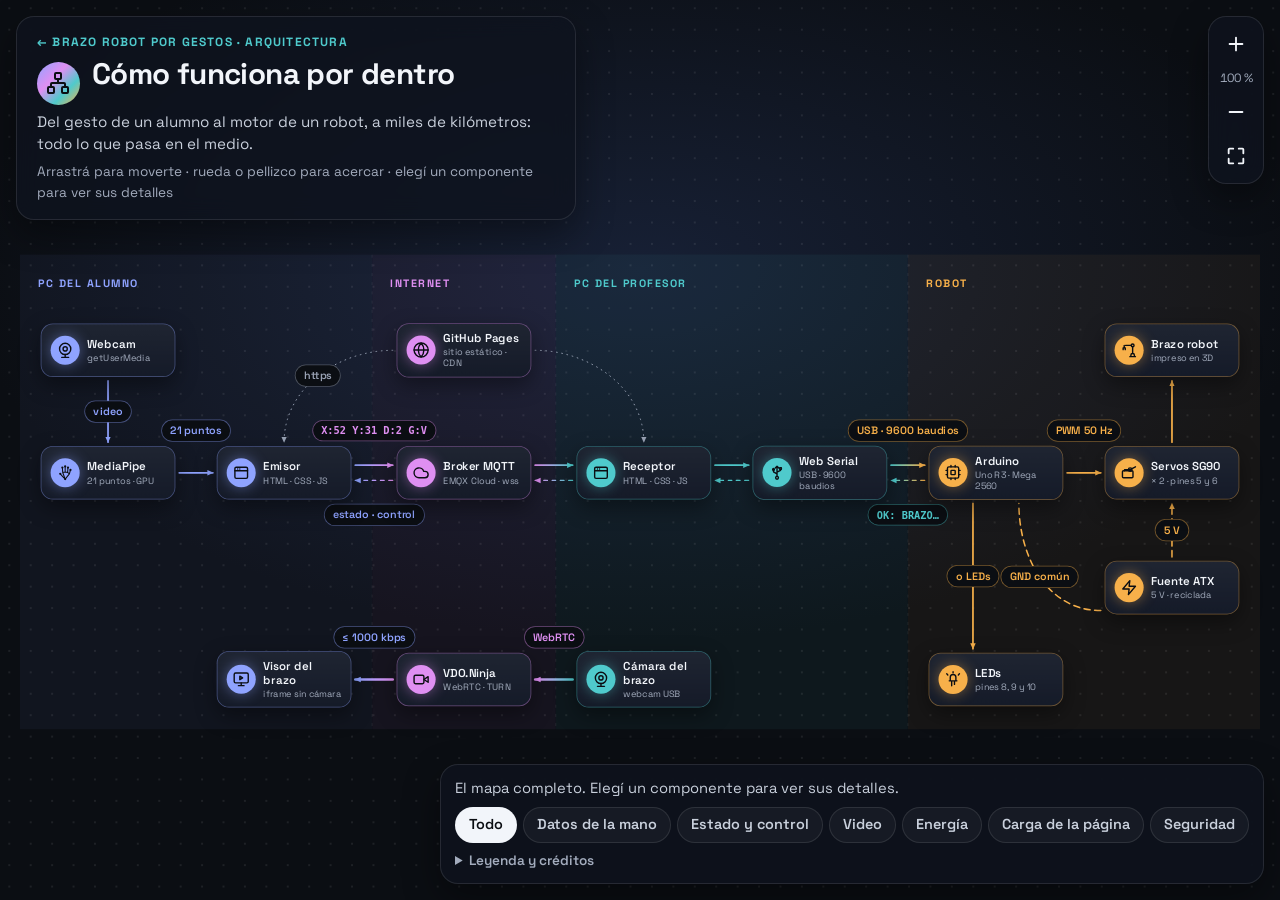
==== arquitectura.html @ 5c451e95 "Infografía interactiva de la arquitectura (arquitectura.html) - Lienzo a pantalla completa con el si" ====
<!DOCTYPE html>
<html lang="es">
<head>
  <meta charset="UTF-8" />
  <meta name="viewport" content="width=device-width, initial-scale=1.0" />
  <meta name="description" content="Infografía interactiva de la arquitectura del brazo robot por gestos: hardware, Web Serial, MediaPipe, MQTT y video en vivo" />
  <title>Cómo funciona por dentro · Brazo robot por gestos</title>
  <link rel="icon" href="data:," />
  <!-- Tipografía del sitio: Space Grotesk (Google Fonts), grotesca de aire técnico y muy legible -->
  <link rel="preconnect" href="https://fonts.googleapis.com" />
  <link rel="preconnect" href="https://fonts.gstatic.com" crossorigin />
  <link rel="stylesheet" href="https://fonts.googleapis.com/css2?family=Space+Grotesk:wght@400..700&display=swap" />
  <link rel="stylesheet" href="css/app.css" />
  <link rel="stylesheet" href="css/arquitectura.css" />
</head>
<body class="arch-body">
  <main class="arch-app" id="archApp">
    <!-- Lienzo navegable a pantalla completa: arrastrar para moverse, rueda o pellizco para acercar.
         Lo dibuja js/arquitectura.js con los datos de js/arquitectura-contenido.js -->
    <div class="arch-viewport" id="archViewport" tabindex="0"
         aria-label="Diagrama de la arquitectura. Flechas para moverse, más y menos para acercar o alejar, cero para encuadrar."
         aria-describedby="archConnectionsTitle">
      <div class="arch-world" id="archWorld"></div>
      <noscript><p class="arch-file-warning">El diagrama necesita JavaScript.</p></noscript>
    </div>

    <!-- Paneles flotantes sobre el lienzo -->
    <header class="arch-overlay arch-header" id="archHeader">
      <p class="arch-eyebrow"><a class="arch-back" href="index.html">← Brazo robot por gestos</a> · arquitectura</p>
      <h1>
        <span class="title-icon title-icon-all" aria-hidden="true">
          <svg viewBox="0 0 24 24"><rect x="9" y="2" width="6" height="6" rx="1" /><rect x="2" y="16" width="6" height="6" rx="1" /><rect x="16" y="16" width="6" height="6" rx="1" /><path d="M5 16v-3a1 1 0 0 1 1-1h12a1 1 0 0 1 1 1v3M12 12V8" /></svg>
        </span>Cómo funciona por dentro
      </h1>
      <p class="arch-lead">Del gesto de un alumno al motor de un robot, a miles de kilómetros: todo lo que pasa en el medio.</p>
      <p class="arch-hint">
        <span class="arch-hint-long">Arrastrá para moverte · rueda o pellizco para acercar · elegí un componente para ver sus detalles</span>
        <span class="arch-hint-short">Arrastrá · pellizcá para acercar · tocá un componente</span>
      </p>
    </header>

    <div class="arch-overlay arch-zoom" id="archZoom" role="group" aria-label="Zoom">
      <button type="button" id="zoomInButton" aria-label="Acercar" title="Acercar (+)">
        <svg viewBox="0 0 24 24" aria-hidden="true"><path d="M12 5v14M5 12h14" /></svg>
      </button>
      <output id="zoomValue" aria-live="off">100 %</output>
      <button type="button" id="zoomOutButton" aria-label="Alejar" title="Alejar (−)">
        <svg viewBox="0 0 24 24" aria-hidden="true"><path d="M5 12h14" /></svg>
      </button>
      <button type="button" id="zoomFitButton" aria-label="Encuadrar todo" title="Encuadrar todo (0)">
        <svg viewBox="0 0 24 24" aria-hidden="true"><path d="M4 9V5a1 1 0 0 1 1-1h4M15 4h4a1 1 0 0 1 1 1v4M20 15v4a1 1 0 0 1-1 1h-4M9 20H5a1 1 0 0 1-1-1v-4" /></svg>
      </button>
    </div>

    <!-- Capas, su explicación, la leyenda y los créditos -->
    <div class="arch-overlay arch-bottom" id="archBottom">
      <p class="arch-layer-caption" id="archLayerCaption" aria-live="polite"></p>
      <div class="arch-layers" id="archLayers" role="group" aria-label="Capas del diagrama"></div>
      <details class="arch-legend-box" id="archLegendBox">
        <summary>Leyenda y créditos</summary>
        <div class="arch-legend" id="archLegend"></div>
        <p class="arch-credits">
          Diseño y desarrollo: Luciano Fritschy ·
          <a href="https://www.linkedin.com/in/lucianofritschy/">LinkedIn</a> ·
          <a href="https://github.com/luabfr">GitHub</a><br />
          Proyecto del curso de robótica con Arduino ·
          <a href="https://github.com/luabfr/brazo-robot-por-gestos">código en GitHub</a>
        </p>
      </details>
    </div>

    <!-- Detalle del componente elegido: en escritorio a la derecha, en el celular como hoja desde abajo -->
    <aside class="arch-panel" id="archPanel" aria-labelledby="archPanelTitle" hidden>
      <div class="arch-panel-header">
        <span class="arch-panel-icon" id="archPanelIcon" aria-hidden="true"></span>
        <div class="arch-panel-heading">
          <p class="arch-panel-zone" id="archPanelZone"></p>
          <h2 id="archPanelTitle" tabindex="-1"></h2>
        </div>
        <button type="button" class="arch-panel-close" id="archPanelClose" aria-label="Cerrar detalles" title="Cerrar (Esc)">
          <svg viewBox="0 0 24 24" aria-hidden="true"><path d="M6 6l12 12M18 6 6 18" /></svg>
        </button>
      </div>
      <div class="arch-panel-body" id="archPanelBody"></div>
    </aside>

    <div class="arch-tooltip" id="archTooltip" role="tooltip" hidden></div>

    <!-- Para lectores de pantalla: cada línea del diagrama, en texto -->
    <section class="visually-hidden" aria-labelledby="archConnectionsTitle">
      <h2 id="archConnectionsTitle">Conexiones del diagrama</h2>
      <ul id="archConnections"></ul>
    </section>
  </main>

  <!-- Script clásico (no módulo) para que corra también desde file://: abierta con doble clic, el navegador
       bloquea los módulos de JavaScript y el diagrama quedaría vacío sin explicación -->
  <script>
    if (window.location.protocol === "file:") {
      document.getElementById("archViewport").innerHTML =
        '<div class="arch-file-warning">' +
        "<strong>El diagrama no se puede dibujar desde un archivo abierto con doble clic.</strong>" +
        "<p>El navegador bloquea los módulos de JavaScript en <code>file://</code>. Abrí la página desde un servidor local: " +
        "en la carpeta del proyecto, <code>python -m http.server 8000</code> y después " +
        "<code>http://localhost:8000/arquitectura.html</code>. O desde la versión publicada en GitHub Pages.</p>" +
        "</div>";
    }
  </script>
  <script type="module" src="js/arquitectura.js"></script>
</body>
</html>
---- css/app.css ----
/* Estilos compartidos por todas las páginas del proyecto (versión local, emisor y receptor) */

/* Paleta de colores: modo claro por defecto (misma base que index.html) */
:root {
  --bg: #f4f6fb;
  --card: #ffffff;
  --text: #1b1f2a;
  --muted: #5b6475;
  --accent: #0f8b8d;
  --accent-hover: #0b6f71;
  --accent-text: #ffffff;
  --border: #dfe3ec;
  --shadow: 0 10px 30px rgba(20, 30, 60, 0.08);

  /* Mensajes de estado */
  --status-success: #1e7d3a;
  --status-warn: #a15c00;
  --status-error: #c0262d;

  /* Escenario del video: siempre oscuro para que el dibujo resalte */
  --stage-bg: #0b0e13;
  --stage-text: #9aa3b5;

  /* Conexión con el Arduino (mismos colores que index.html) */
  --status-off: #9aa3b5;
  --status-busy: #d08a00;
  --status-on: #1e9e4a;
  --led-on: #f2a900;
  --log-bg: #f7f8fb;
  --log-rx: #0f6f8d;
  --log-tx: #6b3fb0;

  /* Zonas del recorrido de los datos (portada): alumno, internet, profesor y robot.
     Alumno usa el índigo del emisor y profesor el verde azulado del receptor, para que todo cuente la misma historia.
     Contraste WCAG AA verificado del color sobre su fondo teñido, la tarjeta y el fondo (mínimo 4,86:1) */
  --zone-student: #3b5bdb;
  --zone-student-tint: #e9eeff;
  --zone-cloud: #9332b0;
  --zone-cloud-tint: #f5eafa;
  --zone-teacher: #0b7476;
  --zone-teacher-tint: #e2f3f3;
  --zone-robot: #a8500a;
  --zone-robot-tint: #fdf0e1;
  --zone-icon: #ffffff;
}

/* Modo oscuro según la preferencia del sistema */
@media (prefers-color-scheme: dark) {
  :root {
    --bg: #0f131a;
    --card: #171c25;
    --text: #e9edf4;
    --muted: #9aa3b5;
    --accent: #2bb6b8;
    --accent-hover: #4fcacc;
    --accent-text: #0f131a;
    --border: #2a3140;
    --shadow: 0 10px 30px rgba(0, 0, 0, 0.4);

    --status-success: #5fd38a;
    --status-warn: #f0b44c;
    --status-error: #ff7b7f;

    --status-off: #5b6475;
    --status-busy: #f0b44c;
    --status-on: #5fd38a;
    --led-on: #ffc233;
    --log-bg: #10141b;
    --log-rx: #5cc8e6;
    --log-tx: #b99bf0;

    --zone-student: #8fa3ff;
    --zone-student-tint: #1d2442;
    --zone-cloud: #df8ff2;
    --zone-cloud-tint: #2c1c36;
    --zone-teacher: #4fcacc;
    --zone-teacher-tint: #11302f;
    --zone-robot: #f7b04a;
    --zone-robot-tint: #322512;
    --zone-icon: #0f131a;
  }
}

/* Paleta del emisor (alumnos): azul índigo, análoga del verde azulado del receptor.
   Sirve para distinguir las dos páginas a simple vista. Se descartó la complementaria (coral/rojo)
   porque se confunde con los colores de aviso, error y LED encendido.
   Contraste verificado (WCAG AA, mínimo 4,5:1) en todas las combinaciones de texto y fondo. */
.theme-emisor {
  --bg: #eef1fb;
  --card: #ffffff;
  --text: #1a1f33;
  --muted: #566080;
  --accent: #3b5bdb;
  --accent-hover: #2f48b4;
  --accent-text: #ffffff;
  --border: #d3daf2;
  --shadow: 0 10px 30px rgba(30, 45, 120, 0.1);
  --log-bg: #f5f7fe;
}

@media (prefers-color-scheme: dark) {
  .theme-emisor {
    --bg: #0d1120;
    --card: #151b2f;
    --text: #e8ecf8;
    --muted: #9ba5c4;
    --accent: #8fa3ff;
    --accent-hover: #aab9ff;
    --accent-text: #0d1120;
    --border: #283255;
    --shadow: 0 10px 30px rgba(0, 0, 0, 0.45);
    --log-bg: #0f1427;
  }
}

/* Paleta del receptor (profesor): el verde azulado de la tarjeta "Receptor" de la portada (--zone-teacher).
   Se usa en receptor.html y, dentro del emisor, en lo que viene del profesor (el brazo en vivo y su estado).
   Contraste verificado (WCAG AA, mínimo 4,5:1) en todas las combinaciones de texto y fondo; el peor caso
   es el acento sobre su fondo teñido, con 4,86:1. Reemplaza al acento #0f8b8d, que daba 4,12:1 sobre blanco */
.theme-receptor {
  --bg: #eaf5f5;
  --card: #ffffff;
  --text: #152628;
  --muted: #4b6264;
  --accent: #0b7476;
  --accent-hover: #085d5f;
  --accent-text: #ffffff;
  --border: #cfe4e4;
  --shadow: 0 10px 30px rgba(10, 70, 72, 0.1);
  --log-bg: #f2f9f9;
}

@media (prefers-color-scheme: dark) {
  .theme-receptor {
    --bg: #0b1617;
    --card: #122223;
    --text: #e6f2f2;
    --muted: #93acad;
    --accent: #4fcacc;
    --accent-hover: #76d8da;
    --accent-text: #0b1617;
    --border: #22393a;
    --shadow: 0 10px 30px rgba(0, 0, 0, 0.45);
    --log-bg: #0e1c1d;
  }
}

* {
  box-sizing: border-box;
  margin: 0;
  padding: 0;
}

/* Los elementos con display: flex o grid anularían el atributo hidden: esta regla lo hace valer siempre */
[hidden] {
  display: none !important;
}

body {
  min-height: 100vh;
  display: flex;
  justify-content: center;
  padding: 24px 16px;
  background: var(--bg);
  color: var(--text);
  /* Space Grotesk se carga desde Google Fonts; si no llega, se usa la del sistema */
  font-family: "Space Grotesk", system-ui, -apple-system, "Segoe UI", Roboto, sans-serif;
  line-height: 1.5;
}

.app {
  width: 100%;
  max-width: 960px;
  padding: 28px 24px;
  background: var(--card);
  border: 1px solid var(--border);
  border-radius: 20px;
  box-shadow: var(--shadow);
}

@media (max-width: 480px) {
  .app {
    padding: 20px 16px;
  }
}

h1 {
  font-size: 1.75rem;
  font-weight: 700;
  letter-spacing: -0.02em;
}

/* Título y descripción en una línea; en pantallas angostas la descripción baja sola */
.app-header {
  display: flex;
  flex-wrap: wrap;
  align-items: baseline;
  gap: 4px 16px;
}

.tagline {
  color: var(--muted);
}

/* El azul por defecto del navegador casi no se ve en modo oscuro: los enlaces usan el acento de cada página */
.tagline a {
  color: var(--accent);
}

/* Ícono redondo junto al título (el mismo de la tarjeta de la portada), en el color de la página.
   Va en línea y no como flex: así el título conserva su línea base y la descripción de al lado queda alineada.
   vertical-align centra el círculo (1,45em de alto) sobre la altura de las mayúsculas */
.title-icon {
  display: inline-grid;
  place-items: center;
  width: 1.45em;
  height: 1.45em;
  margin-right: 0.4em;
  border-radius: 50%;
  background: var(--accent);
  color: var(--accent-text);
  vertical-align: -0.375em;
}

.title-icon svg {
  width: 56%;
  height: 56%;
  fill: none;
  stroke: currentColor;
  stroke-width: 2;
  stroke-linecap: round;
  stroke-linejoin: round;
}

.section-label {
  font-size: 0.8rem;
  font-weight: 600;
  letter-spacing: 0.08em;
  text-transform: uppercase;
  color: var(--muted);
}

/* Barra de controles: botón principal y opciones de dibujo */
.toolbar {
  display: flex;
  flex-wrap: wrap;
  align-items: center;
  gap: 12px 20px;
  margin-top: 20px;
}

.btn {
  display: inline-flex;
  align-items: center;
  justify-content: center;
  min-height: 48px;
  min-width: 180px;
  padding: 12px 20px;
  border-radius: 12px;
  font-size: 1rem;
  font-weight: 600;
  font-family: inherit;
  cursor: pointer;
  transition: background-color 0.2s, color 0.2s, transform 0.1s;
}

.btn:active:not(:disabled) {
  transform: scale(0.98);
}

.btn:focus-visible {
  outline: 3px solid var(--accent);
  outline-offset: 3px;
}

.btn:disabled {
  opacity: 0.5;
  cursor: not-allowed;
}

.btn-primary {
  background: var(--accent);
  color: var(--accent-text);
  border: 2px solid var(--accent);
}

.btn-primary:hover:not(:disabled) {
  background: var(--accent-hover);
  border-color: var(--accent-hover);
}

.toggle {
  display: inline-flex;
  align-items: center;
  gap: 8px;
  min-height: 44px;
  cursor: pointer;
  user-select: none;
}

.toggle input {
  width: 18px;
  height: 18px;
  accent-color: var(--accent);
  cursor: pointer;
}

.toggle input:focus-visible {
  outline: 3px solid var(--accent);
  outline-offset: 2px;
}

.status {
  min-height: 1.5em;
  margin-top: 12px;
  font-size: 0.9rem;
  color: var(--muted);
}

.status-success { color: var(--status-success); }
.status-warn { color: var(--status-warn); }
.status-error { color: var(--status-error); }

.stage-area {
  margin-top: 16px;
}

/* Escenario: el video y el canvas se apilan con el mismo tamaño para que los nodos coincidan */
.stage {
  --video-ratio: 1.7778; /* 16:9; se reemplaza por la proporción real de la cámara al iniciar */
  position: relative;
  width: 100%;
  aspect-ratio: var(--video-ratio);
  max-height: 70vh;
  overflow: hidden;
  background: var(--stage-bg);
  border-radius: 16px;
}

.stage video,
.stage canvas {
  position: absolute;
  inset: 0;
  width: 100%;
  height: 100%;
  object-fit: contain;
}

/* Solo se espeja el video; el canvas espeja las coordenadas para que los textos se lean bien */
.stage.is-mirrored video {
  transform: scaleX(-1);
}

.stage-placeholder {
  position: absolute;
  inset: 0;
  display: flex;
  align-items: center;
  justify-content: center;
  padding: 16px;
  text-align: center;
  color: var(--stage-text);
}

.stage.is-live .stage-placeholder {
  display: none;
}

/* Indicadores: manos detectadas, cuadros por segundo y procesador usado */
.stats {
  display: grid;
  grid-template-columns: repeat(3, 1fr);
  gap: 12px;
  margin-top: 16px;
}

.stat {
  padding: 12px 14px;
  border: 1px solid var(--border);
  border-radius: 14px;
  background: var(--bg);
}

.stat-value {
  display: block;
  margin-top: 2px;
  font-size: 1.5rem;
  font-weight: 700;
  color: var(--accent);
  font-variant-numeric: tabular-nums;
}

/* Coordenadas de la punta del índice de cada mano */
.hand-data {
  margin-top: 20px;
}

.hand-data-list {
  list-style: none;
  margin-top: 8px;
  font-family: ui-monospace, "Cascadia Code", Consolas, monospace;
  font-size: 0.85rem;
  font-variant-numeric: tabular-nums;
}

.hand-data-list li {
  display: flex;
  flex-wrap: wrap;
  gap: 4px 16px;
  padding: 6px 0;
  border-bottom: 1px solid var(--border);
}

.hand-data-list li:last-child {
  border-bottom: 0;
}

/* Respeta los espacios de relleno de las coordenadas para que queden alineadas */
.hand-data-list span {
  white-space: pre;
}

.hand-name {
  min-width: 16ch;
  font-weight: 700;
}

/* La confianza y el nombre del eje son datos secundarios: van más tenues que el nombre y los valores */
.hand-score,
.hand-axis {
  color: var(--muted);
}

.hand-score {
  font-weight: 600;
}

.hand-empty {
  color: var(--muted);
}

/* Selector del punto de control (misma apariencia que los campos de index.html) */
.select {
  min-height: 44px;
  padding: 8px 12px;
  font: inherit;
  color: var(--text);
  background: var(--card);
  border: 1px solid var(--border);
  border-radius: 10px;
  cursor: pointer;
}

.select:focus-visible {
  outline: 3px solid var(--accent);
  outline-offset: 2px;
}

/* Datos de control: X/Y, dedos, gesto y el mensaje que se enviará al Arduino */
.control {
  margin-top: 20px;
  padding: 16px;
  border: 1px solid var(--border);
  border-radius: 14px;
}

/* X, Y y Dedos son números cortos; el gesto es texto ("Mano abierta") y necesita más ancho */
.control .stats {
  grid-template-columns: repeat(3, minmax(0, 0.75fr)) minmax(0, 1.6fr);
  margin-top: 8px;
}

/* El gesto es texto: más chico que los números pero con la misma altura, así las tarjetas quedan parejas */
.stat-value-text {
  font-size: 1.1rem;
  line-height: 2.25rem;
}

.message {
  display: flex;
  flex-wrap: wrap;
  align-items: center;
  gap: 6px 12px;
  margin-top: 12px;
}

.message-value {
  padding: 4px 10px;
  font-family: ui-monospace, "Cascadia Code", Consolas, monospace;
  font-size: 0.95rem;
  background: var(--bg);
  border: 1px solid var(--border);
  border-radius: 8px;
  overflow-wrap: anywhere;
}

.message-rate,
.control-hint {
  font-size: 0.85rem;
  color: var(--muted);
}

.control-hint {
  margin-top: 8px;
}

/* Botones secundarios y compactos (mismo estilo que index.html) */
.btn-secondary {
  background: transparent;
  color: var(--accent);
  border: 2px solid var(--accent);
}

.btn-secondary:hover:not(:disabled) {
  background: var(--accent);
  color: var(--accent-text);
}

.btn-small {
  min-width: 0;
  min-height: 44px;
  padding: 6px 16px;
  font-size: 0.9rem;
  border-radius: 10px;
}

/* Conexión con el Arduino por Web Serial */
.serial {
  margin-top: 20px;
  padding: 16px;
  border: 1px solid var(--border);
  border-radius: 14px;
}

.serial-header,
.logger-header {
  display: flex;
  flex-wrap: wrap;
  align-items: center;
  justify-content: space-between;
  gap: 8px 12px;
}

.port-row {
  display: flex;
  flex-wrap: wrap;
  gap: 8px;
  margin-top: 12px;
}

.port-row .select {
  flex: 1 1 240px;
  min-width: 0;
}

.select:disabled {
  opacity: 0.6;
  cursor: not-allowed;
}

.connection-status,
.led-row {
  display: flex;
  align-items: center;
  gap: 8px;
  font-size: 0.9rem;
  color: var(--muted);
}

.connection-status {
  margin-top: 8px;
}

/* Estado del brazo robot que informa el Arduino (dirección y ángulo de cada motor) */
.device-status {
  margin-top: 8px;
  padding: 6px 10px;
  border: 1px solid var(--border);
  border-radius: 8px;
  background: var(--bg);
  font-size: 0.9rem;
  font-variant-numeric: tabular-nums;
}

.status-dot {
  width: 10px;
  height: 10px;
  flex: none;
  border-radius: 50%;
  background: var(--status-off);
}

.status-dot.is-busy {
  background: var(--status-busy);
}

.status-dot.is-connected {
  background: var(--status-on);
}

/* LEDs confirmados por el Arduino: punteado = desconocido, vacío = apagado, relleno con brillo = encendido */
.led-indicator {
  width: 14px;
  height: 14px;
  flex: none;
  border-radius: 50%;
  border: 2px dashed var(--status-off);
  background: transparent;
  transition: background-color 0.2s, box-shadow 0.2s;
}

.led-indicator.is-off {
  border-style: solid;
}

.led-indicator.is-on {
  border: 2px solid var(--led-on);
  background: var(--led-on);
  box-shadow: 0 0 10px var(--led-on);
}

.logger-header {
  margin-top: 16px;
  margin-bottom: 8px;
}

.logger-actions {
  display: flex;
  flex-wrap: wrap;
  align-items: center;
  gap: 8px 16px;
}

.logger-actions .btn-small {
  min-height: 32px;
  padding: 4px 14px;
  font-size: 0.85rem;
  border-radius: 8px;
}

.toggle-small {
  min-height: 32px;
  font-size: 0.85rem;
  color: var(--muted);
}

/* Registro: lista de eventos con hora, nivel y mensaje */
.log-list {
  list-style: none;
  height: 200px;
  overflow-y: auto;
  padding: 10px 12px;
  background: var(--log-bg);
  border: 1px solid var(--border);
  border-radius: 12px;
  font-family: ui-monospace, "Cascadia Code", Consolas, monospace;
  font-size: 0.8rem;
  line-height: 1.6;
}

.log-entry {
  display: grid;
  grid-template-columns: auto 6ch 1fr;
  gap: 8px;
}

.log-time {
  color: var(--muted);
  font-variant-numeric: tabular-nums;
}

.log-level {
  font-weight: 700;
}

.log-message {
  white-space: pre-wrap;
  overflow-wrap: anywhere;
}

.log-info .log-level { color: var(--muted); }
.log-success .log-level { color: var(--status-success); }
.log-warn .log-level { color: var(--status-warn); }
.log-error .log-level,
.log-error .log-message { color: var(--status-error); }
.log-rx .log-level { color: var(--log-rx); }
.log-tx .log-level { color: var(--log-tx); }

/* Oculta visualmente un elemento pero lo deja disponible para lectores de pantalla */
.visually-hidden {
  position: absolute;
  width: 1px;
  height: 1px;
  padding: 0;
  margin: -1px;
  overflow: hidden;
  clip: rect(0, 0, 0, 0);
  white-space: nowrap;
  border: 0;
}

@media (max-width: 480px) {
  .btn {
    width: 100%;
  }

  .stat-value {
    font-size: 1.2rem;
  }

  .stat-value-text {
    font-size: 1rem;
    line-height: 1.8rem;
  }

  .control .stats {
    grid-template-columns: repeat(2, 1fr);
  }

  /* Los botones compactos conservan su ancho natural y se reparten la fila */
  .btn-small {
    width: auto;
    flex: 1 1 auto;
  }
}

/* Escritorio: dos columnas que ocupan exactamente la ventana, sin scroll vertical.
   Izquierda: cámara y detección. Derecha: datos que se envían, conexión Web Serial y registro.
   En pantallas más chicas (celular, ventana angosta o muy baja) se mantiene una sola columna con scroll:
   por debajo de 1180 px de ancho las dos columnas quedan tan angostas que el video se vuelve muy chico. */
@media (min-width: 1180px) and (min-height: 540px) {
  body {
    height: 100vh;
    height: 100dvh;
    padding: 16px;
  }

  .app {
    display: grid;
    grid-template-columns: minmax(0, 1.55fr) minmax(380px, 1fr);
    grid-template-rows: auto minmax(0, 1fr);
    gap: 14px 20px;
    max-width: 1680px;
    height: 100%;
    padding: 18px 24px 20px;
  }

  .app-header {
    grid-column: 1 / -1;
  }

  /* Cada columna reparte su alto. Si la ventana es demasiado baja, hace scroll la columna, no la página.
     El padding con margen negativo deja lugar al contorno de foco de los botones sin que se corte. */
  .column {
    display: flex;
    flex-direction: column;
    gap: 12px;
    min-height: 0;
    margin: -6px;
    padding: 6px;
    overflow-y: auto;
  }

  .column > * {
    margin-top: 0;
  }

  /* El video ocupa todo el alto libre y conserva la proporción de la cámara (100cqw/100cqh = tamaño del área) */
  .stage-area {
    flex: 1 1 0;
    min-height: 160px;
    display: grid;
    place-items: center;
    container-type: size;
  }

  .stage {
    width: min(100cqw, calc(100cqh * var(--video-ratio)));
    max-height: none;
  }

  /* Indicadores de la cámara en una sola línea (etiqueta y valor juntos): le dejan más alto al video */
  .column-camera .stat {
    display: flex;
    align-items: baseline;
    justify-content: space-between;
    gap: 8px;
    padding: 8px 12px;
  }

  .column-camera .stat-value {
    margin-top: 0;
    font-size: 1.15rem;
  }

  /* Las dos manos lado a lado, con el lugar reservado: el video no cambia de tamaño si aparece o desaparece una */
  .hand-data-list {
    display: grid;
    grid-template-columns: repeat(2, minmax(0, 1fr));
    column-gap: 16px;
    min-height: calc(0.85rem * 1.5 + 13px);
  }

  .hand-data-list li {
    border-bottom: 0;
  }

  /* El selector de puerto cede ancho para que "Agregar" y "Conectar" entren en la misma fila */
  .port-row .select {
    flex-basis: 180px;
  }

  /* La tarjeta del Arduino se estira hasta abajo y el registro usa todo el espacio que queda */
  .serial {
    flex: 1 1 0;
    display: flex;
    flex-direction: column;
  }

  .log-list {
    flex: 1 1 0;
    height: auto;
    min-height: 68px;
  }
}

/* Ventanas de poca altura (p. ej. notebook de 1366×768 con la barra del navegador): todo más compacto
   para que al video le quede más lugar */
@media (min-width: 1180px) and (min-height: 540px) and (max-height: 820px) {
  body {
    padding: 10px;
  }

  .app {
    gap: 10px 16px;
    padding: 12px 18px 14px;
  }

  h1 {
    font-size: 1.35rem;
  }

  .column {
    gap: 10px;
  }

  .toolbar {
    gap: 8px 16px;
    font-size: 0.9rem;
  }

  .toolbar .btn {
    min-width: 0;
    min-height: 40px;
    padding: 8px 16px;
    font-size: 0.95rem;
  }

  .toggle {
    min-height: 36px;
  }

  .select {
    min-height: 38px;
    padding: 6px 10px;
  }

  .btn-small {
    min-height: 38px;
  }

  .stat {
    padding: 6px 12px;
  }

  .stat-value {
    font-size: 1.25rem;
  }

  .stat-value-text {
    font-size: 1rem;
    line-height: 1.875rem;
  }

  .control,
  .serial {
    padding: 12px;
  }

  .logger-header {
    margin-top: 10px;
    margin-bottom: 6px;
  }

  .control-hint {
    font-size: 0.8rem;
  }
}

@media (prefers-reduced-motion: reduce) {
  .btn,
  .led-indicator {
    transition: none;
  }
}

/* ================= Versión remota: emisor y receptor ================= */

/* Tarjeta genérica (misma apariencia que "Datos de control" y "Arduino") */
.panel {
  margin-top: 20px;
  padding: 16px;
  border: 1px solid var(--border);
  border-radius: 14px;
}

.panel-header {
  display: flex;
  flex-wrap: wrap;
  align-items: center;
  justify-content: space-between;
  gap: 8px 12px;
}

/* Formulario de conexión al broker en una sola fila: campos, botón y, al final, "Servidor (avanzado)".
   align-items: flex-end alinea el botón con los campos (no con sus etiquetas). Si la fila no entra,
   los elementos bajan solos a la línea siguiente */
.connect-form {
  display: flex;
  flex-wrap: wrap;
  align-items: flex-end;
  gap: 8px 12px;
  margin-top: 12px;
}

/* Campos parejos y sin estirarse de más cuando el panel ocupa todo el ancho (receptor) */
/* Base de 75 px: con 4 campos, el botón y "Servidor" la fila entra en media columna desde 1180 px */
.connect-form .field {
  flex: 1 1 75px;
  max-width: 220px;
}

/* Con la conexión activa solo quedan el botón y el estado, que ya dice sala y alias: más lugar para lo demás */
.connect-form.is-active .field {
  display: none;
}

.field {
  display: flex;
  flex-direction: column;
  gap: 4px;
  min-width: 0;
}

.field label,
.field-advanced summary {
  font-size: 0.8rem;
  color: var(--muted);
}

/* "Servidor (avanzado)" cerrado ocupa solo su texto, centrado con los campos (40 px de alto).
   Abierto, pasa a una línea propia con el campo a todo el ancho */
.connect-form .field-advanced {
  flex: 0 0 auto;
  max-width: none;
  padding-bottom: 10px;
}

.connect-form .field-advanced[open] {
  flex-basis: 100%;
  padding-bottom: 0;
}

.field-advanced summary {
  cursor: pointer;
}

.field-advanced .input {
  margin-top: 4px;
}

.input {
  width: 100%;
  min-width: 0;
  min-height: 40px;
  padding: 6px 10px;
  font: inherit;
  color: var(--text);
  background: var(--card);
  border: 1px solid var(--border);
  border-radius: 10px;
}

.input:focus-visible {
  outline: 3px solid var(--accent);
  outline-offset: 2px;
}

.input:disabled {
  opacity: 0.6;
}

.form-actions {
  display: flex;
  flex-wrap: wrap;
  align-items: center;
  gap: 8px 12px;
}

/* Estado del rol: quién tiene el control y si la otra punta está conectada */
.role-row {
  display: flex;
  flex-wrap: wrap;
  align-items: center;
  gap: 6px 12px;
  margin-top: 8px;
  font-size: 0.9rem;
  color: var(--muted);
}

.badge {
  display: inline-flex;
  align-items: center;
  padding: 2px 10px;
  border: 1px solid var(--border);
  border-radius: 999px;
  background: var(--bg);
  color: var(--muted);
  font-size: 0.85rem;
  font-weight: 600;
}

.badge.is-active {
  background: var(--accent);
  border-color: var(--accent);
  color: var(--accent-text);
}

.badge.is-waiting {
  border-color: var(--status-warn);
  color: var(--status-warn);
}

/* Registro en su propia tarjeta (emisor) */
.log-panel .logger-header {
  margin-top: 0;
}

/* Lista de alumnos conectados (receptor) */
.student-list {
  list-style: none;
  margin-top: 8px;
  max-height: 240px;
  overflow-y: auto;
}

.student {
  display: flex;
  align-items: center;
  gap: 10px;
  padding: 6px 0;
  border-bottom: 1px solid var(--border);
}

.student:last-child {
  border-bottom: 0;
}

.student-name {
  flex: 1;
  min-width: 0;
  font-weight: 600;
  overflow-wrap: anywhere;
}

.student-empty {
  padding: 8px 0;
  font-size: 0.9rem;
  color: var(--muted);
}

.student .btn-small {
  min-height: 34px;
  padding: 4px 12px;
}

@media (min-width: 1180px) and (min-height: 540px) {
  /* En columnas la separación la da el gap. .panel se define después de ".column > *" y le ganaría
     por orden con la misma especificidad: por eso esta regla es más específica */
  .column > .panel {
    margin-top: 0;
  }

  /* El registro del emisor y la lista de alumnos del receptor usan todo el alto que queda */
  .log-panel,
  .students {
    flex: 1 1 0;
    display: flex;
    flex-direction: column;
  }

  .student-list {
    flex: 1 1 0;
    min-height: 60px;
    max-height: none;
  }
}

@media (min-width: 1180px) and (min-height: 540px) and (max-height: 820px) {
  .panel {
    padding: 12px;
  }

  .connect-form {
    gap: 6px 10px;
    margin-top: 8px;
  }

  .input {
    min-height: 36px;
    padding: 4px 10px;
  }
}

/* ================= Datos sobre el video (emisor) ================= */

/* El escenario siempre es oscuro, en modo claro y oscuro: estas capas usan texto claro fijo.
   Solo se muestran con la cámara encendida (.is-live) y no capturan el mouse */
.stage-frame {
  position: relative;
}

.stage-meta,
.stage-hud {
  position: absolute;
  pointer-events: none;
}

.stage:not(.is-live) .stage-meta,
.stage:not(.is-live) ~ .stage-hud {
  display: none;
}

/* Indicadores técnicos (manos, FPS y procesador): chicos y translúcidos, arriba a la derecha.
   Solo importan si la detección anda lenta */
.stage-meta {
  top: 10px;
  right: 10px;
  padding: 3px 10px;
  border-radius: 999px;
  background: rgba(11, 14, 19, 0.55);
  color: var(--stage-text);
  font-size: 0.72rem;
  font-variant-numeric: tabular-nums;
}

.stage-meta b {
  color: #e9edf4;
  font-weight: 700;
}

/* Datos de la mano: franja inferior con degradé, como un subtítulo. Es el dato principal de la cámara */
.stage-hud {
  right: 0;
  bottom: 0;
  left: 0;
  margin: 0;
  padding: 40px 16px 12px;
  border-radius: 0 0 16px 16px; /* las mismas esquinas que el video */
  background: linear-gradient(to top, rgba(11, 14, 19, 0.85), rgba(11, 14, 19, 0.55) 55%, rgba(11, 14, 19, 0));
  color: #ffffff;
}

.hand-data-title {
  color: var(--stage-text);
  font-size: 0.7rem;
  font-weight: 600;
  letter-spacing: 0.08em;
  text-transform: uppercase;
}

/* .stage-hud antepuesto: le gana a las reglas de la lista en la columna de la cámara (grilla, alto mínimo) */
.stage-hud .hand-data-list {
  display: flex;
  flex-wrap: wrap;
  gap: 6px 32px;
  min-height: 0;
  margin-top: 6px;
  font-size: 1.05rem;
}

.stage-hud .hand-data-list li {
  align-items: center;
  gap: 4px 14px;
  padding: 0;
  border-bottom: 0;
}

/* Nombre de la mano en una pastilla del color del emisor */
.stage-hud .hand-name {
  min-width: 0;
  padding: 1px 10px;
  border-radius: 999px;
  background: var(--accent);
  color: var(--accent-text);
  font-family: inherit;
  font-size: 0.9rem;
}

/* 0,85 y no menos: con 0,75 el porcentaje quedaba en 4,1:1 sobre el índigo, por debajo de AA */
.stage-hud .hand-score {
  color: inherit;
  opacity: 0.85;
}

.stage-hud .hand-value {
  font-weight: 700;
}

.stage-hud .hand-axis {
  color: var(--stage-text);
}

.stage-hud .hand-empty {
  color: var(--stage-text);
  font-family: inherit;
  font-size: 0.9rem;
}

/* Celular: el video es chico y la franja lo taparía casi entero. Pasa a ser una tira oscura debajo del video
   y la explicación de los ejes se oculta */
@media (max-width: 600px) {
  .stage-hud {
    position: static;
    margin-top: 8px;
    padding: 10px 12px;
    border-radius: 12px;
    background: var(--stage-bg);
  }

  .hand-data-title {
    display: none;
  }

  /* Tamaños calculados para que cada mano (nombre y x, y, z) entre en una línea a 360 px de ancho */
  .stage-hud .hand-data-list {
    margin-top: 0;
    font-size: 0.82rem;
  }

  .stage-hud .hand-data-list li {
    gap: 2px 8px;
  }

  .stage-hud .hand-name {
    padding: 1px 8px;
    font-size: 0.78rem;
  }
}

/* Celulares angostos: "Izquierda 96%" con x, y, z no entra en una línea; la confianza es el dato que menos importa */
@media (max-width: 420px) {
  .stage-hud .hand-score {
    display: none;
  }
}

/* ================= Video del brazo (VDO.Ninja) ================= */

/* Caja oscura con el iframe de VDO.Ninja o el texto de espera: mismo aspecto que el video de la cámara */
.video-box {
  position: absolute;
  inset: 0;
  display: grid;
  place-items: center;
  overflow: hidden;
  border-radius: 16px;
  background: var(--stage-bg);
}

.video-frame {
  display: block;
  place-self: stretch;
  width: 100%;
  height: 100%;
  border: 0;
}

.video-placeholder {
  padding: 16px;
  color: var(--stage-text);
  text-align: center;
}

/* Vista previa en el receptor: la caja ocupa el ancho del panel en 16:9 */
.video-box-preview {
  position: relative;
  aspect-ratio: 16 / 9;
  margin-top: 12px;
}

/* Etiqueta de cada video del emisor, arriba a la izquierda ("Tu cámara", "Brazo robot · en vivo") */
.stage-label {
  position: absolute;
  top: 10px;
  left: 10px;
  display: inline-flex;
  align-items: center;
  gap: 6px;
  padding: 3px 10px;
  border-radius: 999px;
  background: rgba(11, 14, 19, 0.55);
  color: #e9edf4;
  font-size: 0.75rem;
  font-weight: 600;
  pointer-events: none;
}

/* Punto rojo de "en vivo" (convención de las transmisiones) */
.live-dot {
  width: 8px;
  height: 8px;
  border-radius: 50%;
  background: #ff4d4f;
  box-shadow: 0 0 0 3px rgba(255, 77, 79, 0.3);
}

/* ================= Emisor: dos videos lado a lado ================= */

.stream-area {
  margin-top: 16px;
}

.stream-frame {
  position: relative;
}

/* El video del brazo se muestra en 16:9 (VDO.Ninja agrega bandas si la cámara del profesor tiene otra proporción) */
.stream-screen {
  position: relative;
  width: 100%;
  aspect-ratio: 16 / 9;
  max-height: 70vh;
}

/* Borde en el color del receptor: el video viene de la PC del profesor */
.stream-area .video-box {
  border: 2px solid var(--accent);
}

/* Lo que informa el Arduino del profesor, en una pastilla sobre el borde inferior izquierdo del video.
   Ocupa menos que una franja completa: el brazo suele estar abajo, apoyado en su base */
.robot-hud {
  position: absolute;
  bottom: 12px;
  left: 12px;
  display: flex;
  flex-wrap: wrap;
  align-items: center;
  gap: 6px 10px;
  max-width: calc(100% - 24px);
  padding: 5px 12px 5px 5px;
  border-radius: 14px;
  background: rgba(11, 14, 19, 0.65);
  color: #e9edf4;
  font-size: 0.85rem;
  pointer-events: none;
}

.robot-hud-tag {
  padding: 1px 10px;
  border-radius: 999px;
  background: var(--accent);
  color: var(--accent-text);
  font-size: 0.8rem;
  font-weight: 700;
}

.robot-hud .led-row {
  color: inherit;
  font-size: inherit;
}

/* Sobre el fondo oscuro, el borde de los LEDs apagados o desconocidos va en gris claro (encendidos: amarillo) */
.robot-hud .led-indicator:not(.is-on) {
  border-color: var(--stage-text);
}

.robot-hud .device-status {
  margin: 0;
  padding: 0;
  border: 0;
  background: none;
  font-size: inherit;
}

/* Celular: la pastilla pasa a ser una tira oscura debajo del video, como los datos de la mano */
@media (max-width: 600px) {
  .robot-hud {
    position: static;
    max-width: none;
    margin-top: 8px;
    padding: 8px 10px;
    border-radius: 12px;
    background: var(--stage-bg);
  }
}

/* Escritorio: cuatro zonas. Arriba los controles de la cámara y la conexión MQTT; en el medio tu cámara y
   el brazo en vivo, cada uno al ancho completo de su columna; abajo los datos de control y el registro.
   El alto de los videos sale del ancho de la columna: si no entra en la ventana, la página hace scroll.
   La última fila es 1fr: con lugar de sobra, crece el registro y no los paneles de arriba */
@media (min-width: 1180px) and (min-height: 540px) {
  /* Emisor y receptor crecen con su contenido y la página hace scroll. El body deja de tener alto fijo
     (si no, la tarjeta se estira al alto de la ventana y el contenido se sale por abajo).
     min-height: con lugar de sobra, el body (flex) estira la tarjeta hasta llenar la ventana */
  body:has(.app-emisor),
  body:has(.app-receptor) {
    height: auto;
    min-height: 100vh;
    min-height: 100dvh;
  }

  .app-emisor,
  .app-receptor {
    height: auto;
  }

  .app-emisor {
    grid-template-columns: repeat(2, minmax(0, 1fr));
    grid-template-rows: auto auto auto 1fr;
    grid-template-areas:
      "header header"
      "controls mqtt"
      "camera stream"
      "control log";
  }

  /* La separación la da el gap de la grilla. .app-emisor antepuesto: le gana a los márgenes de .panel y .control */
  .app-emisor > * {
    margin-top: 0;
  }

  .app-emisor .app-header { grid-area: header; }
  .camera-controls { grid-area: controls; }
  .mqtt-panel { grid-area: mqtt; }
  .camera-area { grid-area: camera; }
  .stream-area { grid-area: stream; }
  .app-emisor .control { grid-area: control; }
  .app-emisor .log-panel { grid-area: log; }

  /* Las otras páginas ajustan el video al alto libre (contenedor con container-type: size).
     Acá el video toma el ancho de la columna y su alto sale de la proporción de la cámara */
  /* place-items: normal anula el "center" de .stage-area: con center, el navegador encoge el marco
     al ancho de su contenido y el video (width: 100 % del marco) queda en 0 px */
  .app-emisor .stage-area {
    display: block;
    place-items: normal;
    min-height: 0;
    container-type: normal;
  }

  .app-emisor .stage {
    width: 100%;
    max-height: none;
  }

  .stream-screen {
    max-height: none;
  }

  .app-emisor .log-list {
    min-height: 60px;
  }

  /* Receptor: dos columnas iguales desde arriba. Izquierda: conexión MQTT, alumnos, datos recibidos y Arduino.
     Derecha: la cámara del brazo (alineada con la conexión MQTT) y el registro, que ocupa el alto que sobra */
  .app-receptor {
    grid-template-columns: repeat(2, minmax(0, 1fr));
    grid-template-rows: auto 1fr;
    grid-template-areas:
      "header header"
      "remote video";
  }

  .app-receptor > * {
    margin-top: 0;
  }

  .app-receptor .app-header { grid-area: header; }
  .app-receptor .column-remote { grid-area: remote; }
  .app-receptor .column-video { grid-area: video; }

  /* Sin scroll propio en cada columna: crece la página. Sin overflow tampoco hace falta el margen
     negativo que dejaba lugar al contorno de foco */
  .app-receptor .column {
    margin: 0;
    padding: 0;
    overflow: visible;
  }

  /* En la columna izquierda, si sobra alto, crece la lista de alumnos y no el panel del Arduino */
  .app-receptor .serial {
    flex: none;
  }
}

/* Estado de la conexión MQTT (y de la cámara en el emisor) en el encabezado del panel, y tu rol en la fila del botón */
.panel-header .connection-status,
.panel-header .status,
.form-actions .role-row {
  margin-top: 0;
}

/* Panel "Detección de la mano" del emisor: controles a la misma distancia del título que el formulario de MQTT */
.camera-controls .toolbar {
  margin-top: 12px;
}

/* ================= Portada (index.html) ================= */

/* La portada no es una tarjeta única: es una columna de secciones con aire entre ellas
   (hero, páginas del proyecto, recorrido de los datos y notas) */
.landing {
  width: 100%;
  max-width: 1080px;
  padding: 0 8px 16px;
}

/* Colores de cada zona. .to-* indica la zona de destino de una conexión del diagrama.
   zone-local (versión local) usa el gris de los textos secundarios: es la opción "aparte" */
.zone-student { --zone: var(--zone-student); --zone-tint: var(--zone-student-tint); }
.zone-cloud { --zone: var(--zone-cloud); --zone-tint: var(--zone-cloud-tint); }
.zone-teacher { --zone: var(--zone-teacher); --zone-tint: var(--zone-teacher-tint); }
.zone-robot { --zone: var(--zone-robot); --zone-tint: var(--zone-robot-tint); }
.zone-local { --zone: var(--muted); --zone-tint: var(--bg); }
.to-student { --zone-next: var(--zone-student); }
.to-cloud { --zone-next: var(--zone-cloud); }
.to-teacher { --zone-next: var(--zone-teacher); }
.to-robot { --zone-next: var(--zone-robot); }

/* Íconos de línea (tarjetas, puente MQTT y diagrama): mismo trazo en todos */
.role-icon svg,
.role-bridge-icon svg,
.flow-icon svg {
  fill: none;
  stroke: currentColor;
  stroke-width: 2;
  stroke-linecap: round;
  stroke-linejoin: round;
}

/* ---------- Hero ---------- */

/* Texto a la izquierda y foto a la derecha, centrados entre sí.
   En celulares la foto queda chica junto al título y la bajada usa todo el ancho (ver media queries) */
.landing-hero {
  display: grid;
  grid-template-columns: minmax(0, 1fr) auto;
  align-items: center;
  column-gap: 64px;
  padding-top: 32px;
}

.hero-eyebrow {
  color: var(--zone-teacher);
  font-size: 0.8rem;
  font-weight: 700;
  letter-spacing: 0.1em;
  text-transform: uppercase;
}

.landing h1 {
  margin-top: 10px;
  font-size: clamp(2.1rem, 1.5rem + 2.2vw, 3.1rem);
  line-height: 1.1;
  letter-spacing: -0.03em;
}

.landing-lead {
  margin-top: 18px;
  max-width: 58ch;
  color: var(--muted);
  font-size: 1.15rem;
  line-height: 1.7; /* aire para que los resaltados de dos líneas seguidas no se toquen */
}

/* Tecnologías resaltadas en la bajada. nowrap evita que "USB con Web Serial" quede partido en dos líneas */
.tech {
  padding: 0.1em 0.35em;
  border-radius: 6px;
  background: var(--zone-tint);
  color: var(--zone);
  font-weight: 650;
  white-space: nowrap;
}

.landing-figure {
  position: relative;
  width: 240px;
  margin: 12px 14px 12px 0; /* lugar para la tarjeta inclinada de atrás */
}

/* Tarjeta inclinada detrás de la foto, en el color del robot: le da aire de ilustración */
.landing-figure::before {
  content: "";
  position: absolute;
  inset: 0;
  border: 1px solid var(--border);
  border-radius: 24px;
  background: var(--zone-robot-tint);
  transform: rotate(6deg);
}

/* La foto es vertical: se recorta cuadrada, centrada en el brazo */
.landing-photo {
  position: relative;
  display: block;
  width: 100%;
  height: auto;
  aspect-ratio: 1;
  object-fit: cover;
  object-position: 50% 48%;
  border: 1px solid var(--border);
  border-radius: 24px;
  box-shadow: var(--shadow);
}

/* ---------- Páginas del proyecto ---------- */

/* Dos grupos: la versión remota (dos tarjetas unidas por MQTT) y, aparte, la versión local */
.roles {
  display: grid;
  grid-template-columns: minmax(0, 2fr) minmax(0, 1fr);
  margin-top: 48px;
}

.role-group {
  display: flex;
  flex-direction: column;
  gap: 14px;
}

/* La versión remota va dentro de un recuadro: emisor y receptor se leen como un par */
.role-group-remote {
  padding: 18px 20px 20px;
  border: 1px solid var(--border);
  border-radius: 20px;
  background: var(--card);
  box-shadow: var(--shadow);
}

/* La versión local queda del otro lado de una línea punteada. Usa el mismo relleno vertical que el
   recuadro remoto (más su borde de 1 px) para que las tarjetas de los dos grupos queden alineadas */
.role-group-local {
  margin-left: 28px;
  padding: 19px 0 21px 28px;
  border-left: 2px dashed var(--border);
}

.group-label {
  color: var(--text);
  font-size: 0.8rem;
  font-weight: 700;
  letter-spacing: 0.08em;
  text-transform: uppercase;
}

.group-label-note {
  color: var(--muted);
  font-weight: 600;
  letter-spacing: 0.01em;
  text-transform: none;
}

.role-pair {
  display: grid;
  grid-template-columns: minmax(0, 1fr) 76px minmax(0, 1fr);
  flex: 1;
}

.role-card {
  display: flex;
  flex: 1;
  flex-direction: column;
  gap: 10px;
  padding: 20px;
  border: 1px solid var(--border);
  border-radius: 16px;
  background: var(--zone-tint);
  color: var(--text);
  text-decoration: none;
  transition: border-color 0.2s, transform 0.15s;
}

.role-card:hover {
  border-color: var(--zone);
  transform: translateY(-2px);
}

.role-card:focus-visible {
  outline: 3px solid var(--zone);
  outline-offset: 3px;
}

/* La versión local no lleva fondo teñido: así se distingue del par remoto */
.role-card.zone-local {
  background: var(--card);
}

.role-head {
  display: flex;
  align-items: center;
  gap: 12px;
}

.role-icon {
  display: grid;
  place-items: center;
  flex: none;
  width: 40px;
  height: 40px;
  border-radius: 50%;
  background: var(--zone);
  color: var(--zone-icon);
}

.role-icon svg {
  width: 22px;
  height: 22px;
}

.role-card h3 {
  font-size: 1.2rem;
}

.role-card p {
  color: var(--muted);
  font-size: 0.94rem;
}

.role-card .role-link {
  margin-top: auto;
  padding-top: 4px;
  color: var(--zone);
  font-weight: 600;
}

/* El gris de la versión local no parece enlace: usa el verde azulado del sitio, en el tono que cumple AA */
.role-card.zone-local .role-link {
  color: var(--zone-teacher);
}

/* Puente entre emisor y receptor: los datos van de uno al otro por MQTT */
.role-bridge {
  position: relative;
  display: grid;
  place-items: center;
}

/* Línea con flecha de una tarjeta a la otra, del índigo del alumno al verde azulado del profesor */
.role-bridge::before {
  content: "";
  position: absolute;
  top: 50%;
  left: 0;
  right: 2px;
  height: 3px;
  margin-top: -1.5px;
  border-radius: 3px;
  background: linear-gradient(90deg, var(--zone-student), var(--zone-cloud), var(--zone-teacher));
}

.role-bridge::after {
  content: "";
  position: absolute;
  top: 50%;
  right: 0;
  border-top: 5px solid transparent;
  border-bottom: 5px solid transparent;
  border-left: 8px solid var(--zone-teacher);
  transform: translateY(-50%);
}

.role-bridge-icon {
  position: relative;
  display: grid;
  place-items: center;
  width: 36px;
  height: 36px;
  border-radius: 50%;
  background: var(--zone-cloud);
  color: var(--zone-icon);
  box-shadow: 0 0 0 4px var(--card); /* corta la línea alrededor del ícono */
}

.role-bridge-icon svg {
  width: 20px;
  height: 20px;
}

.role-bridge-label {
  position: absolute;
  top: calc(50% + 24px);
  left: 50%;
  color: var(--zone-cloud);
  font-size: 0.72rem;
  font-weight: 700;
  letter-spacing: 0.06em;
  transform: translateX(-50%);
}

/* ---------- Cómo viajan los datos (sección propia) ---------- */

.flow {
  margin-top: 96px;
  padding: 40px 36px 36px;
  border: 1px solid var(--border);
  border-radius: 24px;
  background: var(--card);
  box-shadow: var(--shadow);
}

.section-head {
  max-width: 72ch;
  margin: 0 auto;
  text-align: center;
}

.section-title {
  font-size: 1.6rem;
  line-height: 1.2;
  letter-spacing: -0.02em;
}

.section-intro {
  margin-top: 8px;
  color: var(--muted);
  font-size: 1.02rem;
}

/* Recorrido de los datos: 5 paradas en columnas iguales, unidas por flechas */
.flow-track {
  --icon-size: 52px;
  display: grid;
  grid-template-columns: repeat(5, minmax(0, 1fr));
  margin-top: 40px;
  list-style: none;
}

.flow-stop {
  position: relative;
  display: flex;
  flex-direction: column;
  align-items: center;
  gap: 12px;
  padding: 0 6px;
  text-align: center;
}

.flow-icon {
  display: grid;
  place-items: center;
  flex: none;
  width: var(--icon-size);
  height: var(--icon-size);
  border-radius: 50%;
  background: var(--zone);
  color: var(--zone-icon);
  box-shadow: 0 0 0 5px var(--zone-tint);
}

.flow-icon svg {
  width: 26px;
  height: 26px;
}

.flow-icon .icon-thin {
  stroke-width: 1.5;
}

.flow-icon .icon-dots {
  fill: currentColor;
  stroke: none;
}

.flow-text {
  display: flex;
  flex-direction: column;
  align-items: center;
  gap: 4px;
}

.flow-where {
  padding: 1px 8px;
  border-radius: 999px;
  background: var(--zone-tint);
  color: var(--zone);
  font-size: 0.72rem;
  font-weight: 700;
  letter-spacing: 0.06em;
  text-transform: uppercase;
}

.flow-title {
  font-size: 1rem;
  line-height: 1.3;
}

.flow-desc {
  color: var(--muted);
  font-size: 0.85rem;
  line-height: 1.45;
}

/* Conexión hacia la parada siguiente, a la altura del centro de los íconos.
   Los porcentajes se miden sobre el ancho de la parada, que es igual al de la columna:
   la línea arranca después de este ícono (y su aro) y termina antes del siguiente */
.flow-link {
  position: absolute;
  top: calc(var(--icon-size) / 2 - 1.5px);
  left: calc(50% + var(--icon-size) / 2 + 10px);
  width: calc(100% - var(--icon-size) - 20px);
  height: 3px;
  border-radius: 3px;
  background: linear-gradient(90deg, var(--zone), var(--zone-next));
}

/* Punta de flecha */
.flow-link::after {
  content: "";
  position: absolute;
  top: 50%;
  right: -2px;
  border-top: 5px solid transparent;
  border-bottom: 5px solid transparent;
  border-left: 8px solid var(--zone-next);
  transform: translateY(-50%);
}

/* "Paquete" que recorre las flechas una tras otra: cada tramo ocupa 1 s de un ciclo de 4 s */
.flow-link::before {
  content: "";
  position: absolute;
  top: 50%;
  left: 0;
  width: 9px;
  height: 9px;
  margin-top: -4.5px;
  border-radius: 50%;
  background: var(--zone-next);
  box-shadow: 0 0 0 3px var(--card);
  opacity: 0;
  animation: flow-packet-x 4s linear infinite;
}

.flow-stop:nth-child(2) .flow-link::before { animation-delay: 1s; }
.flow-stop:nth-child(3) .flow-link::before { animation-delay: 2s; }
.flow-stop:nth-child(4) .flow-link::before { animation-delay: 3s; }

@keyframes flow-packet-x {
  0% { left: 0; opacity: 0; }
  5% { opacity: 1; }
  20% { opacity: 1; }
  25% { left: calc(100% - 9px); opacity: 0; }
  100% { left: calc(100% - 9px); opacity: 0; }
}

@keyframes flow-packet-y {
  0% { top: 0; opacity: 0; }
  5% { opacity: 1; }
  20% { opacity: 1; }
  25% { top: calc(100% - 9px); opacity: 0; }
  100% { top: calc(100% - 9px); opacity: 0; }
}

/* Por dónde viaja ese tramo: video, internet o USB */
.flow-link-label {
  position: absolute;
  bottom: 9px;
  left: 50%;
  color: var(--muted);
  font-size: 0.72rem;
  font-weight: 600;
  white-space: nowrap;
  transform: translateX(-50%);
}

/* Anatomía del mensaje: la misma línea de texto que viaja de punta a punta */
.packet {
  display: flex;
  flex-wrap: wrap;
  align-items: center;
  gap: 12px 24px;
  margin-top: 40px;
  padding: 16px 20px;
  border: 1px dashed var(--border);
  border-radius: 14px;
  background: var(--bg);
}

.packet-caption {
  display: flex;
  flex: 1 1 200px;
  flex-direction: column;
  color: var(--muted);
  font-size: 0.9rem;
}

.packet-caption strong {
  color: var(--text);
}

.packet-parts {
  display: flex;
  flex-wrap: wrap;
  gap: 8px;
}

.packet-part {
  display: flex;
  flex-direction: column;
  align-items: center;
  gap: 4px;
}

.packet-part code {
  padding: 4px 10px;
  border: 1px solid var(--border);
  border-radius: 8px;
  background: var(--card);
  color: var(--zone-student);
  font-family: ui-monospace, "Cascadia Code", Consolas, monospace;
  font-size: 1rem;
  font-weight: 700;
}

.packet-part dd {
  max-width: 11ch;
  color: var(--muted);
  font-size: 0.75rem;
  line-height: 1.3;
  text-align: center;
}

/* ---------- Notas y pie ---------- */

.landing-notes {
  margin-top: 64px;
}

.landing-notes ul {
  margin-top: 12px;
  padding-left: 20px;
  color: var(--muted);
  font-size: 0.95rem;
}

.landing-notes li + li {
  margin-top: 6px;
}

.landing-footer {
  margin-top: 40px;
  padding-top: 24px;
  border-top: 1px solid var(--border);
  color: var(--muted);
  font-size: 0.88rem;
}

.landing-footer p + p {
  margin-top: 4px;
}

/* El acento del sitio (#0f8b8d) da 4,12:1 sobre blanco: los enlaces usan el tono de la zona del profesor, que cumple AA */
.landing-footer a {
  color: var(--zone-teacher);
}

/* ---------- Pantallas medianas y chicas ---------- */

/* La versión local baja debajo de la remota, separada por la línea punteada en horizontal.
   Como queda a todo el ancho, su tarjeta se acomoda en una fila: ícono y título, texto y enlace */
@media (max-width: 1000px) {
  .roles {
    grid-template-columns: 1fr;
  }

  .role-group-local {
    margin: 28px 0 0;
    padding: 28px 0 0;
    border-top: 2px dashed var(--border);
    border-left: 0;
  }

  .role-card.zone-local {
    display: grid;
    grid-template-columns: auto minmax(0, 1fr) auto;
    align-items: center;
    column-gap: 24px;
  }

  .role-card.zone-local .role-link {
    margin-top: 0;
    padding-top: 0;
  }
}

@media (max-width: 760px) {
  .flow {
    margin-top: 72px;
    padding: 28px 20px 24px;
    border-radius: 20px;
  }

  .section-head {
    text-align: left;
  }

  .flow-track {
    margin-top: 28px;
  }

  .packet {
    margin-top: 28px;
  }

  /* El recorrido pasa a ser vertical: ícono a la izquierda, texto a la derecha y flechas hacia abajo */
  .flow-track {
    --icon-size: 46px;
    grid-template-columns: 1fr;
  }

  .flow-stop {
    flex-direction: row;
    align-items: flex-start;
    gap: 16px;
    padding: 0 0 28px;
    text-align: left;
  }

  .flow-stop:last-child {
    padding-bottom: 0;
  }

  .flow-text {
    align-items: flex-start;
  }

  .flow-link {
    top: calc(var(--icon-size) + 10px);
    bottom: 8px;
    left: calc(var(--icon-size) / 2 - 1.5px);
    width: 3px;
    height: auto;
    background: linear-gradient(180deg, var(--zone), var(--zone-next));
  }

  .flow-link::after {
    top: auto;
    right: auto;
    bottom: -2px;
    left: 50%;
    border-top: 8px solid var(--zone-next);
    border-right: 5px solid transparent;
    border-bottom: 0;
    border-left: 5px solid transparent;
    transform: translateX(-50%);
  }

  .flow-link::before {
    top: 0;
    left: 50%;
    margin-top: 0;
    margin-left: -4.5px;
    animation-name: flow-packet-y;
  }

  /* La etiqueta del tramo va en el espacio libre entre dos paradas, al lado de la flecha */
  .flow-link-label {
    top: auto;
    bottom: 0;
    left: 14px;
    transform: none;
  }
}

/* Emisor y receptor uno debajo del otro, con el puente MQTT en vertical entre los dos */
@media (max-width: 640px) {
  .role-group-remote {
    padding: 16px;
  }

  .role-group-local {
    padding-top: 24px;
  }

  .role-pair {
    grid-template-columns: 1fr;
    grid-template-rows: auto 64px auto;
  }

  .role-bridge::before {
    top: 0;
    right: auto;
    bottom: 2px;
    left: 50%;
    width: 3px;
    height: auto;
    margin: 0 0 0 -1.5px;
    background: linear-gradient(180deg, var(--zone-student), var(--zone-cloud), var(--zone-teacher));
  }

  .role-bridge::after {
    top: auto;
    right: auto;
    bottom: 0;
    left: 50%;
    border-top: 8px solid var(--zone-teacher);
    border-right: 5px solid transparent;
    border-bottom: 0;
    border-left: 5px solid transparent;
    transform: translateX(-50%);
  }

  .role-bridge-label {
    top: 50%;
    left: calc(50% + 28px);
    transform: translateY(-50%);
  }

  /* Vuelve a ser una tarjeta en columna; stretch anula el centrado de la fila de pantallas medianas */
  .role-card.zone-local {
    display: flex;
    align-items: stretch;
  }

  .role-card.zone-local .role-link {
    margin-top: auto;
    padding-top: 4px;
  }
}

/* Celulares: la foto queda chica al lado del antetítulo y el título, y la bajada usa todo el ancho.
   display: contents hace que los textos del hero pasen a ser celdas de la grilla */
@media (max-width: 560px) {
  .landing {
    padding: 0 0 8px;
  }

  .landing-hero {
    grid-template-columns: minmax(0, 1fr) auto;
    grid-template-areas:
      "eyebrow photo"
      "title photo"
      "lead lead";
    column-gap: 16px;
    padding-top: 12px;
  }

  .hero-text {
    display: contents;
  }

  .hero-eyebrow {
    grid-area: eyebrow;
    align-self: end;
  }

  .landing h1 {
    grid-area: title;
    align-self: start;
    font-size: 1.75rem;
  }

  .landing-lead {
    grid-area: lead;
    margin-top: 20px;
    font-size: 1.05rem;
  }

  .landing-figure {
    grid-area: photo;
    width: 92px;
    margin: 8px 6px 8px 0;
  }

  .landing-figure::before,
  .landing-photo {
    border-radius: 16px;
  }

  .roles {
    margin-top: 40px;
  }

  /* Las 4 partes del mensaje no entran en una fila: se listan una debajo de otra, con la explicación al lado */
  .packet-parts {
    flex-direction: column;
    gap: 6px;
  }

  .packet-part {
    flex-direction: row;
    gap: 12px;
  }

  .packet-part code {
    min-width: 4.5em;
    text-align: center;
  }

  .packet-part dd {
    max-width: none;
    font-size: 0.85rem;
    text-align: left;
  }
}

@media (prefers-reduced-motion: reduce) {
  .role-card {
    transition: none;
  }

  .role-card:hover {
    transform: none;
  }

  /* Sin animación el paquete queda oculto (opacidad 0): las flechas ya indican el sentido */
  .flow-link::before {
    animation: none;
  }
}
---- css/arquitectura.css ----
/* Infografía de arquitectura (arquitectura.html): un lienzo oscuro a pantalla completa que se recorre con
   arrastre y zoom, con paneles flotantes encima (encabezado, zoom, capas y detalle).
   Es oscura en modo claro y oscuro: el diagrama es un "plano técnico", como el video del emisor.
   El lienzo usa píxeles a zoom 100 %: --x / --y son las coordenadas de cada elemento y js/arquitectura.js
   aplica el zoom y el desplazamiento con transform */

body.arch-body {
  height: 100vh;
  height: 100dvh;
  min-height: 0;
  display: block;
  padding: 0;
  overflow: hidden;
  background: #0b0e13;
  color: #e9edf4;
}

.arch-app {
  /* Paleta de esta página: siempre oscura */
  --glass: rgba(14, 19, 30, 0.8);
  --glass-solid: rgba(14, 19, 30, 0.95);
  --glass-border: rgba(255, 255, 255, 0.1);
  --text-strong: #f2f5fa;
  --text-soft: #c9d0dc;
  --text-muted: #a3acbd;
  --link: #4fcacc;
  --panel-width: 400px;
  position: relative;
  width: 100%;
  height: 100%;
}

.arch-app a {
  color: var(--link);
}

/* ---------- Lienzo ---------- */

/* La retícula de puntos (primera capa del fondo) se mueve y escala con el diagrama desde el JS;
   el brillo de la segunda capa queda fijo */
.arch-viewport {
  position: absolute;
  inset: 0;
  overflow: hidden;
  cursor: grab;
  touch-action: none; /* el arrastre y el pellizco los maneja la página, no el navegador */
  user-select: none;
  background-color: #0b0e13;
  background-image:
    radial-gradient(circle, rgba(255, 255, 255, 0.08) 1px, transparent 1.4px),
    radial-gradient(ellipse 70% 55% at 50% 30%, #172035, transparent 75%);
  background-size: 28px 28px, 100% 100%;
}

.arch-viewport:focus-visible {
  outline: none;
  box-shadow: inset 0 0 0 3px var(--link);
}

.arch-viewport.is-dragging {
  cursor: grabbing;
}

.arch-world {
  position: absolute;
  top: 0;
  left: 0;
  transform-origin: 0 0;
}

.arch-world > svg {
  position: absolute;
  top: 0;
  left: 0;
  overflow: visible;
  pointer-events: none;
}

.arch-zone {
  fill-opacity: 0.05;
}

.arch-zone-divider {
  stroke: rgba(255, 255, 255, 0.1);
  stroke-dasharray: 4 8;
}

.arch-zone-label {
  font-size: 14px;
  font-weight: 700;
  letter-spacing: 0.14em;
  text-transform: uppercase;
}

/* Líneas: cada tipo de conexión con su trazo (los colores salen de las zonas) */
.arch-edge {
  fill: none;
  stroke-width: 2.25;
  stroke-linecap: round;
}

.arch-edge--status {
  stroke-width: 1.5;
  stroke-dasharray: 5 6;
}

.arch-edge--video {
  stroke-width: 3.25;
}

.arch-edge--energy {
  stroke-width: 2;
  stroke-dasharray: 8 6;
}

.arch-edge--web {
  stroke-width: 1.25;
  stroke-dasharray: 1 6;
}

/* Área sensible al mouse, más ancha que la línea */
.arch-edge-hit {
  fill: none;
  stroke: transparent;
  stroke-width: 18;
  pointer-events: stroke;
  cursor: help;
}

/* Textos de las líneas y tarjetas: ubicados con las coordenadas del lienzo */
.arch-label,
.arch-node-item {
  position: absolute;
  left: calc(var(--x) * 1px);
  top: calc(var(--y) * 1px);
  transform: translate(-50%, -50%);
}

.arch-label {
  padding: 3px 11px;
  border: 1px solid color-mix(in srgb, var(--color) 45%, transparent);
  border-radius: 999px;
  background: #0b0e13;
  color: var(--color);
  font-size: 14px;
  font-weight: 600;
  white-space: nowrap;
  pointer-events: none;
}

.arch-label--mono {
  font-family: ui-monospace, "Cascadia Code", Consolas, monospace;
  font-size: 13.5px;
  font-weight: 700;
}

.arch-nodes {
  list-style: none;
}

.arch-node-item {
  width: calc(var(--card-w) * 1px);
}

.arch-node {
  display: flex;
  align-items: center;
  gap: 10px;
  width: 100%;
  min-height: calc(var(--card-h) * 1px);
  padding: 10px 12px;
  border: 1px solid color-mix(in srgb, var(--zone) 40%, transparent);
  border-radius: 16px;
  background: linear-gradient(180deg, rgba(255, 255, 255, 0.06), rgba(255, 255, 255, 0.015)), #111725;
  box-shadow: 0 10px 28px rgba(0, 0, 0, 0.4);
  color: inherit;
  font: inherit;
  font-size: 15px;
  line-height: 1.2;
  text-align: left;
  cursor: pointer;
  transition: border-color 0.2s, box-shadow 0.2s;
}

.arch-node:hover {
  border-color: var(--zone);
  box-shadow: 0 10px 28px rgba(0, 0, 0, 0.4), 0 0 26px color-mix(in srgb, var(--zone) 32%, transparent);
}

.arch-node:focus-visible {
  outline: 2px solid var(--zone);
  outline-offset: 3px;
}

/* Círculo del ícono en el color de la zona, con un brillo suave */
.arch-node-icon {
  display: grid;
  place-items: center;
  flex: none;
  width: 38px;
  height: 38px;
  border-radius: 50%;
  background: var(--zone);
  color: #0b0e13;
  box-shadow: 0 0 18px color-mix(in srgb, var(--zone) 45%, transparent);
}

.arch-node-icon svg,
.arch-panel-icon svg {
  width: 58%;
  height: 58%;
  fill: none;
  stroke: currentColor;
  stroke-width: 2;
  stroke-linecap: round;
  stroke-linejoin: round;
}

.arch-node-text {
  display: flex;
  flex-direction: column;
  gap: 2px;
  min-width: 0;
}

.arch-node-text strong {
  color: var(--text-strong);
  font-weight: 600;
}

.arch-node-text small {
  color: var(--text-muted);
  font-size: 12px;
}

/* Componente elegido: borde del color de su zona y un halo */
.arch-node-item.is-selected .arch-node {
  border-color: var(--zone);
  box-shadow: 0 0 0 2px var(--zone), 0 0 36px color-mix(in srgb, var(--zone) 45%, transparent);
}

/* Con un componente elegido o una capa activa, lo que no participa se atenúa */
.arch-node-item,
.arch-edge-group,
.arch-label {
  transition: opacity 0.25s;
}

.arch-world.is-filtered .arch-node-item:not(.is-active) {
  opacity: 0.25;
}

.arch-world.is-filtered .arch-edge-group:not(.is-active),
.arch-world.is-filtered .arch-label:not(.is-active) {
  opacity: 0.1;
}

/* ---------- Paneles flotantes ---------- */

.arch-overlay {
  position: absolute;
  z-index: 2;
  border: 1px solid var(--glass-border);
  border-radius: 18px;
  background: var(--glass);
  box-shadow: 0 14px 36px rgba(0, 0, 0, 0.4);
  -webkit-backdrop-filter: blur(12px);
  backdrop-filter: blur(12px);
}

/* Encabezado: arriba a la izquierda */
.arch-header {
  top: 16px;
  left: 16px;
  max-width: min(560px, calc(100% - 120px));
  padding: 16px 20px;
}

.arch-eyebrow {
  color: var(--link);
  font-size: 0.75rem;
  font-weight: 700;
  letter-spacing: 0.1em;
  text-transform: uppercase;
}

.arch-back {
  font-weight: 700;
  text-decoration: none;
}

.arch-back:hover {
  text-decoration: underline;
}

.arch-header h1 {
  margin-top: 6px;
  color: var(--text-strong);
  font-size: clamp(1.35rem, 0.9rem + 1.2vw, 1.85rem);
  line-height: 1.15;
  letter-spacing: -0.02em;
}

/* Ícono del título con las cuatro zonas: alumno, internet, profesor y robot */
.title-icon-all {
  background: linear-gradient(135deg, #8fa3ff, #df8ff2 38%, #4fcacc 68%, #f7b04a);
  color: #0b0e13;
}

.arch-lead {
  margin-top: 6px;
  color: var(--text-soft);
  font-size: 0.95rem;
}

.arch-hint {
  margin-top: 6px;
  color: var(--text-muted);
  font-size: 0.85rem;
}

/* La ayuda corta es la del celular */
.arch-hint-short {
  display: none;
}

/* Zoom: arriba a la derecha (se corre a la izquierda cuando se abre el panel) */
.arch-zoom {
  top: 16px;
  right: 16px;
  display: flex;
  flex-direction: column;
  align-items: center;
  gap: 2px;
  padding: 6px;
  transition: right 0.25s;
}

.arch-zoom button,
.arch-panel-close {
  display: grid;
  place-items: center;
  width: 42px;
  height: 42px;
  border: 0;
  border-radius: 12px;
  background: transparent;
  color: var(--text-strong);
  cursor: pointer;
}

.arch-zoom button:hover,
.arch-panel-close:hover {
  background: rgba(255, 255, 255, 0.1);
}

.arch-zoom button:focus-visible,
.arch-panel-close:focus-visible,
.arch-layer:focus-visible,
.arch-connection:focus-visible,
.arch-legend-box summary:focus-visible,
.arch-panel-section summary:focus-visible {
  outline: 2px solid var(--link);
  outline-offset: 2px;
}

.arch-zoom svg,
.arch-panel-close svg {
  width: 22px;
  height: 22px;
  fill: none;
  stroke: currentColor;
  stroke-width: 2;
  stroke-linecap: round;
  stroke-linejoin: round;
}

.arch-zoom output {
  padding: 2px 0;
  color: var(--text-muted);
  font-size: 0.75rem;
  font-variant-numeric: tabular-nums;
}

/* Capas, su explicación y la leyenda: abajo a la derecha */
.arch-bottom {
  right: 16px;
  bottom: 16px;
  display: flex;
  flex-direction: column;
  gap: 8px;
  max-width: min(940px, calc(100% - 32px));
  padding: 12px 14px;
  transition: right 0.25s;
}

.arch-layer-caption {
  color: var(--text-soft);
  font-size: 0.92rem;
}

.arch-layers {
  display: flex;
  flex-wrap: wrap;
  gap: 6px;
}

.arch-layer {
  padding: 6px 13px;
  border: 1px solid var(--glass-border);
  border-radius: 999px;
  background: rgba(255, 255, 255, 0.04);
  color: var(--text-soft);
  font: inherit;
  font-size: 0.9rem;
  font-weight: 600;
  cursor: pointer;
}

.arch-layer:hover {
  background: rgba(255, 255, 255, 0.1);
}

.arch-layer[aria-pressed="true"] {
  border-color: transparent;
  background: var(--text-strong);
  color: #0b0e13;
}

.arch-legend-box summary {
  color: var(--text-muted);
  font-size: 0.85rem;
  font-weight: 600;
  cursor: pointer;
}

.arch-legend {
  display: flex;
  flex-wrap: wrap;
  gap: 10px 28px;
  margin-top: 10px;
  color: var(--text-soft);
  font-size: 0.88rem;
}

.arch-legend-group {
  display: flex;
  flex-direction: column;
  gap: 6px;
  list-style: none;
}

.arch-legend-group li {
  display: inline-flex;
  align-items: center;
  gap: 8px;
}

.arch-legend-zone::before {
  content: "";
  width: 10px;
  height: 10px;
  border-radius: 50%;
  background: var(--color);
}

.arch-legend-line {
  width: 40px;
  height: 10px;
  stroke: currentColor;
}

.arch-credits {
  margin-top: 12px;
  color: var(--text-muted);
  font-size: 0.82rem;
  line-height: 1.6;
}

/* ---------- Panel de detalle ---------- */

.arch-panel {
  position: absolute;
  z-index: 3;
  top: 16px;
  right: 16px;
  bottom: 16px;
  display: flex;
  flex-direction: column;
  width: var(--panel-width);
  max-width: calc(100% - 32px);
  border: 1px solid color-mix(in srgb, var(--zone) 35%, var(--glass-border));
  border-radius: 20px;
  background: var(--glass-solid);
  box-shadow: 0 18px 48px rgba(0, 0, 0, 0.5);
  -webkit-backdrop-filter: blur(14px);
  backdrop-filter: blur(14px);
  overflow: hidden;
}

/* Con el panel abierto, los controles de la derecha se corren para no quedar tapados */
.arch-app.is-panel-open .arch-zoom,
.arch-app.is-panel-open .arch-bottom {
  right: calc(var(--panel-width) + 32px);
}

.arch-panel-header {
  display: flex;
  align-items: center;
  gap: 12px;
  padding: 18px 16px 14px 20px;
  border-bottom: 1px solid var(--glass-border);
}

.arch-panel-icon {
  display: grid;
  place-items: center;
  flex: none;
  width: 46px;
  height: 46px;
  border-radius: 50%;
  background: var(--zone);
  color: #0b0e13;
  box-shadow: 0 0 22px color-mix(in srgb, var(--zone) 45%, transparent);
}

.arch-panel-heading {
  flex: 1;
  min-width: 0;
}

.arch-panel-zone {
  color: var(--zone);
  font-size: 0.78rem;
  font-weight: 700;
  letter-spacing: 0.06em;
  text-transform: uppercase;
}

.arch-panel h2 {
  color: var(--text-strong);
  font-size: 1.45rem;
  line-height: 1.2;
}

.arch-panel h2:focus {
  outline: none;
}

.arch-panel-body {
  flex: 1;
  overflow-y: auto;
  padding: 16px 20px 24px;
  color: var(--text-soft);
  font-size: 0.98rem;
  line-height: 1.55;
  overscroll-behavior: contain;
}

.arch-panel-lead {
  color: var(--text-strong);
  font-size: 1.05rem;
}

/* Secciones desplegables */
.arch-panel-section {
  margin-top: 14px;
  border-top: 1px solid var(--glass-border);
  padding-top: 12px;
}

.arch-panel-section summary {
  display: flex;
  align-items: center;
  justify-content: space-between;
  color: var(--text-strong);
  font-size: 0.82rem;
  font-weight: 700;
  letter-spacing: 0.08em;
  text-transform: uppercase;
  cursor: pointer;
  list-style: none;
}

.arch-panel-section summary::-webkit-details-marker {
  display: none;
}

/* Flecha que gira al desplegar */
.arch-panel-section summary::after {
  content: "";
  width: 8px;
  height: 8px;
  border-right: 2px solid var(--text-muted);
  border-bottom: 2px solid var(--text-muted);
  transform: rotate(45deg);
  transition: transform 0.2s;
}

.arch-panel-section[open] summary::after {
  transform: rotate(225deg);
}

.arch-panel-section > :not(summary) {
  margin-top: 8px;
}

.arch-panel-list {
  padding-left: 18px;
}

.arch-panel-list li + li {
  margin-top: 6px;
}

.arch-panel-list li::marker {
  color: var(--zone);
}

.arch-panel-files a {
  font-family: ui-monospace, "Cascadia Code", Consolas, monospace;
  font-size: 0.9rem;
  word-break: break-word;
}

.arch-panel-connections-title {
  margin-top: 6px;
  color: var(--text-muted);
  font-size: 0.85rem;
  font-weight: 600;
}

.arch-panel-links {
  display: flex;
  flex-direction: column;
  gap: 6px;
  margin-top: 6px;
  list-style: none;
}

/* Cada conexión lleva al componente vecino */
.arch-connection {
  display: flex;
  flex-direction: column;
  gap: 2px;
  width: 100%;
  padding: 9px 12px;
  border: 1px solid var(--glass-border);
  border-left: 3px solid var(--zone);
  border-radius: 10px;
  background: rgba(255, 255, 255, 0.03);
  color: var(--text-soft);
  font: inherit;
  font-size: 0.9rem;
  text-align: left;
  cursor: pointer;
}

.arch-connection:hover {
  background: rgba(255, 255, 255, 0.08);
}

.arch-connection strong {
  color: var(--text-strong);
}

/* ---------- Tooltip ---------- */

/* Fuera del lienzo: no cambia de tamaño con el zoom y siempre se lee bien */
.arch-tooltip {
  position: fixed;
  z-index: 10;
  max-width: 340px;
  padding: 12px 15px;
  border: 1px solid color-mix(in srgb, var(--color) 45%, transparent);
  border-left: 4px solid var(--color);
  border-radius: 12px;
  background: rgba(10, 14, 22, 0.97);
  box-shadow: 0 14px 34px rgba(0, 0, 0, 0.5);
  color: var(--text-soft);
  font-size: 15px;
  line-height: 1.45;
  pointer-events: none;
}

.arch-tooltip strong {
  display: block;
  margin-bottom: 4px;
  color: var(--color);
  font-size: 16px;
}

/* Aviso cuando la página se abre como archivo (file://) y el diagrama no puede dibujarse */
.arch-file-warning {
  position: absolute;
  inset: 0;
  display: grid;
  place-content: center;
  gap: 10px;
  padding: 24px;
  color: #e9edf4;
  text-align: center;
}

.arch-file-warning p {
  max-width: 60ch;
  color: #a3acbd;
}

.arch-file-warning code {
  font-family: ui-monospace, "Cascadia Code", Consolas, monospace;
  color: #4fcacc;
}

/* ---------- Celular ---------- */

@media (max-width: 759px) {
  .arch-header {
    top: 10px;
    right: 10px;
    left: 10px;
    max-width: none;
    padding: 12px 14px;
  }

  .arch-lead,
  .arch-hint-long {
    display: none;
  }

  .arch-hint-short {
    display: inline;
  }

  .arch-eyebrow {
    font-size: 0.7rem;
  }

  .arch-header h1 {
    margin-top: 4px;
    font-size: 1.25rem;
  }

  .arch-hint {
    margin-top: 4px;
    font-size: 0.8rem;
  }

  /* Zoom en fila, justo arriba de la barra de capas (su alto lo informa el JS en --bottom-h).
     El porcentaje se oculta: en el celular se acerca con el pellizco */
  .arch-zoom {
    top: auto;
    right: 10px;
    bottom: calc(var(--bottom-h, 120px) + 18px);
    flex-direction: row;
    padding: 4px;
  }

  .arch-zoom output {
    display: none;
  }

  .arch-zoom button {
    width: 38px;
    height: 38px;
  }

  .arch-bottom {
    right: 10px;
    bottom: 10px;
    left: 10px;
    max-width: none;
    padding: 10px 12px;
  }

  .arch-layer-caption {
    font-size: 0.85rem;
  }

  /* Las capas en una sola fila que se desliza con el dedo */
  .arch-layers {
    flex-wrap: nowrap;
    overflow-x: auto;
    padding-bottom: 2px;
    scrollbar-width: none;
  }

  .arch-layer {
    flex: none;
  }

  /* El panel de detalle sube desde abajo como una hoja */
  .arch-panel {
    top: auto;
    right: 0;
    bottom: 0;
    left: 0;
    width: auto;
    max-width: none;
    max-height: 62dvh;
    border-radius: 20px 20px 0 0;
  }

  .arch-app.is-panel-open .arch-zoom,
  .arch-app.is-panel-open .arch-bottom {
    right: 10px;
  }
}

@media (prefers-reduced-motion: reduce) {
  .arch-node,
  .arch-node-item,
  .arch-edge-group,
  .arch-label,
  .arch-zoom,
  .arch-bottom,
  .arch-panel-section summary::after {
    transition: none;
  }
}
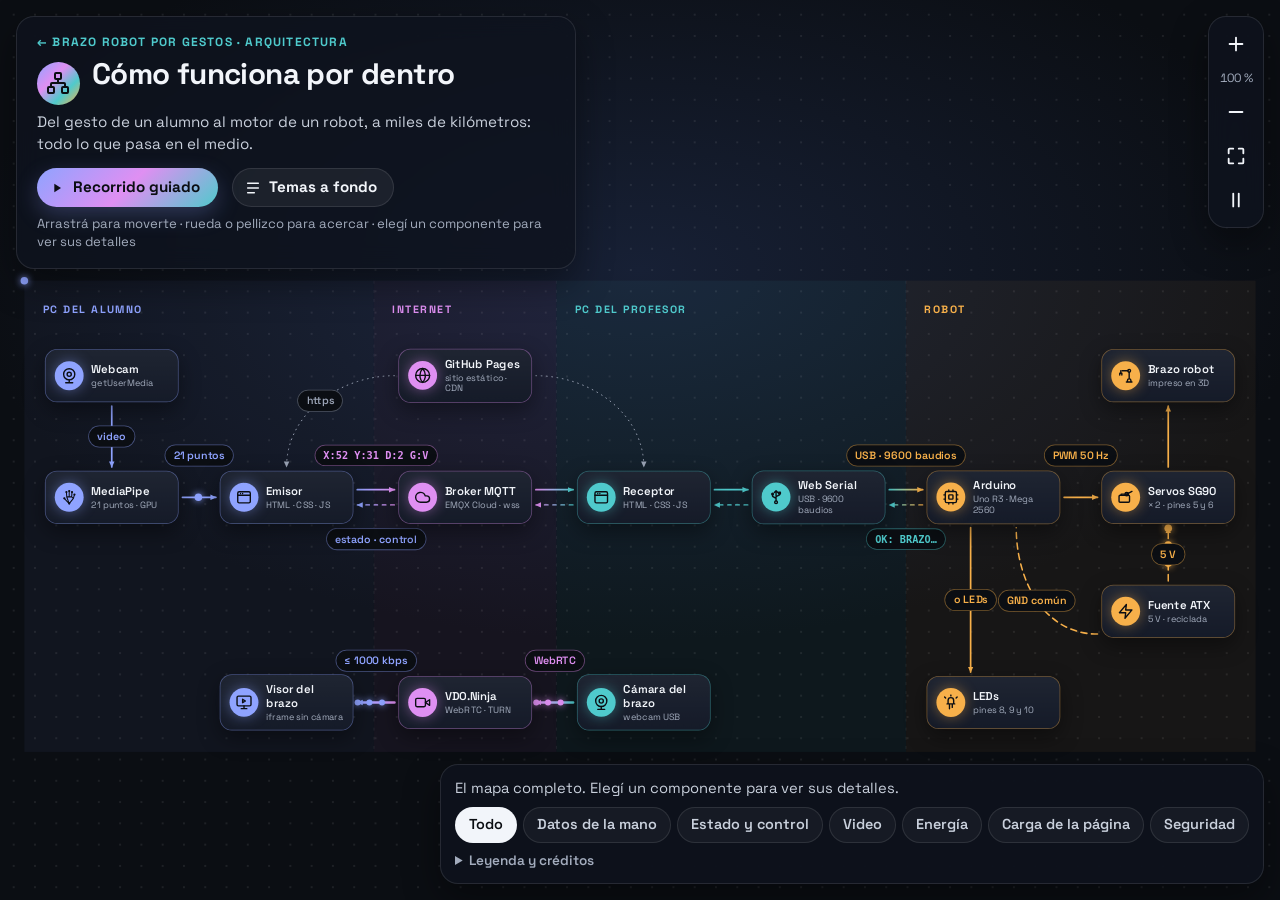
==== commit 6d8c8fe1: "Infografía: paquetes animados, recorrido guiado y temas a fondo; enlace desde la portada - Paquetes " ====
--- a/arquitectura.html
+++ b/arquitectura.html
@@ -33,10 +33,21 @@
         </span>Cómo funciona por dentro
       </h1>
       <p class="arch-lead">Del gesto de un alumno al motor de un robot, a miles de kilómetros: todo lo que pasa en el medio.</p>
-      <p class="arch-hint">
-        <span class="arch-hint-long">Arrastrá para moverte · rueda o pellizco para acercar · elegí un componente para ver sus detalles</span>
-        <span class="arch-hint-short">Arrastrá · pellizcá para acercar · tocá un componente</span>
-      </p>
+      <!-- Botón del recorrido y ayuda en la misma fila: así el encabezado le quita menos alto al diagrama -->
+      <div class="arch-header-row">
+        <button type="button" class="arch-tour-start" id="archTourStart">
+          <svg viewBox="0 0 24 24" aria-hidden="true"><path d="M8 5.5v13l10-6.5z" /></svg>
+          Recorrido guiado
+        </button>
+        <button type="button" class="arch-topics-start" id="archTopicsStart" aria-controls="archTopics">
+          <svg viewBox="0 0 24 24" aria-hidden="true"><path d="M4 5h16M4 12h16M4 19h10" /></svg>
+          Temas a fondo
+        </button>
+        <p class="arch-hint">
+          <span class="arch-hint-long">Arrastrá para moverte · rueda o pellizco para acercar · elegí un componente para ver sus detalles</span>
+          <span class="arch-hint-short">Arrastrá · pellizcá para acercar · tocá un componente</span>
+        </p>
+      </div>
     </header>
 
     <div class="arch-overlay arch-zoom" id="archZoom" role="group" aria-label="Zoom">
@@ -49,6 +60,11 @@
       </button>
       <button type="button" id="zoomFitButton" aria-label="Encuadrar todo" title="Encuadrar todo (0)">
         <svg viewBox="0 0 24 24" aria-hidden="true"><path d="M4 9V5a1 1 0 0 1 1-1h4M15 4h4a1 1 0 0 1 1 1v4M20 15v4a1 1 0 0 1-1 1h-4M9 20H5a1 1 0 0 1-1-1v-4" /></svg>
+      </button>
+      <!-- Pausa de la animación de los paquetes (movimiento que dura más de 5 s: tiene que poder detenerse) -->
+      <button type="button" id="animationButton" aria-pressed="false" aria-label="Pausar la animación" title="Pausar la animación">
+        <svg class="icon-pause" viewBox="0 0 24 24" aria-hidden="true"><path d="M9 5v14M15 5v14" /></svg>
+        <svg class="icon-play" viewBox="0 0 24 24" aria-hidden="true"><path d="M8 5.5v13l10-6.5z" /></svg>
       </button>
     </div>
 
@@ -84,6 +100,35 @@
       <div class="arch-panel-body" id="archPanelBody"></div>
     </aside>
 
+    <!-- Recorrido guiado: reemplaza a la barra de capas mientras está activo -->
+    <section class="arch-overlay arch-tour" id="archTour" aria-labelledby="archTourTitle" hidden>
+      <div class="arch-tour-top">
+        <p class="arch-tour-step" id="archTourStep"></p>
+        <button type="button" class="arch-panel-close" id="archTourClose" aria-label="Salir del recorrido" title="Salir (Esc)">
+          <svg viewBox="0 0 24 24" aria-hidden="true"><path d="M6 6l12 12M18 6 6 18" /></svg>
+        </button>
+      </div>
+      <ol class="arch-tour-progress" id="archTourProgress" aria-hidden="true"></ol>
+      <h2 id="archTourTitle" tabindex="-1"></h2>
+      <p class="arch-tour-text" id="archTourText" aria-live="polite"></p>
+      <div class="arch-tour-actions">
+        <button type="button" class="arch-tour-button" id="archTourPrev">← Anterior</button>
+        <button type="button" class="arch-tour-button is-primary" id="archTourNext">Siguiente →</button>
+      </div>
+    </section>
+
+    <!-- Temas a fondo: un panel con pestañas (lo arma js/arquitectura-temas.js) -->
+    <section class="arch-topics" id="archTopics" aria-labelledby="archTopicsTitle" hidden>
+      <div class="arch-topics-header">
+        <h2 id="archTopicsTitle">Temas a fondo</h2>
+        <button type="button" class="arch-panel-close" id="archTopicsClose" aria-label="Cerrar los temas" title="Cerrar (Esc)">
+          <svg viewBox="0 0 24 24" aria-hidden="true"><path d="M6 6l12 12M18 6 6 18" /></svg>
+        </button>
+      </div>
+      <div class="arch-topics-tabs" id="archTopicsTabs" role="tablist" aria-label="Temas"></div>
+      <div class="arch-topics-body" id="archTopicsBody"></div>
+    </section>
+
     <div class="arch-tooltip" id="archTooltip" role="tooltip" hidden></div>
 
     <!-- Para lectores de pantalla: cada línea del diagrama, en texto -->
--- a/css/app.css
+++ b/css/app.css
@@ -2043,6 +2043,100 @@
   text-align: center;
 }
 
+/* Enlace a la infografía (arquitectura.html): cierra la sección con el mismo recorrido, explicado a fondo.
+   El borde degradado repite los colores de las cuatro zonas del diagrama */
+.flow-more {
+  display: flex;
+  align-items: center;
+  gap: 16px;
+  margin-top: 16px;
+  padding: 16px 20px;
+  border: 1.5px solid transparent;
+  border-radius: 14px;
+  background:
+    linear-gradient(var(--bg), var(--bg)) padding-box,
+    linear-gradient(90deg, var(--zone-student), var(--zone-cloud), var(--zone-teacher), var(--zone-robot)) border-box;
+  color: var(--text);
+  text-decoration: none;
+  transition: transform 0.15s;
+}
+
+.flow-more:hover {
+  transform: translateY(-2px);
+}
+
+.flow-more:focus-visible {
+  outline: 3px solid var(--zone-teacher);
+  outline-offset: 3px;
+}
+
+.flow-more-icon {
+  display: grid;
+  place-items: center;
+  flex: none;
+  width: 44px;
+  height: 44px;
+  border-radius: 50%;
+  background: linear-gradient(135deg, var(--zone-student), var(--zone-cloud) 40%, var(--zone-teacher) 70%, var(--zone-robot));
+  color: var(--zone-icon);
+}
+
+.flow-more-icon svg {
+  width: 22px;
+  height: 22px;
+  fill: none;
+  stroke: currentColor;
+  stroke-width: 2;
+  stroke-linecap: round;
+  stroke-linejoin: round;
+}
+
+.flow-more-text {
+  display: flex;
+  flex: 1;
+  flex-direction: column;
+  gap: 2px;
+}
+
+.flow-more-text strong {
+  font-size: 1.05rem;
+}
+
+.flow-more-text span {
+  color: var(--muted);
+  font-size: 0.9rem;
+}
+
+.flow-more-link {
+  flex: none;
+  color: var(--zone-teacher);
+  font-weight: 600;
+  white-space: nowrap;
+}
+
+/* En el celular el "Abrir" baja a su propia línea, alineado con el texto */
+@media (max-width: 560px) {
+  .flow-more {
+    flex-wrap: wrap;
+    align-items: flex-start;
+  }
+
+  .flow-more-link {
+    width: 100%;
+    padding-left: 60px;
+  }
+}
+
+@media (prefers-reduced-motion: reduce) {
+  .flow-more {
+    transition: none;
+  }
+
+  .flow-more:hover {
+    transform: none;
+  }
+}
+
 /* ---------- Notas y pie ---------- */
 
 .landing-notes {
--- a/css/arquitectura.css
+++ b/css/arquitectura.css
@@ -313,15 +313,855 @@
   font-size: 0.95rem;
 }
 
+.arch-header-row {
+  display: flex;
+  flex-wrap: wrap;
+  align-items: center;
+  gap: 8px 14px;
+  margin-top: 12px;
+}
+
 .arch-hint {
-  margin-top: 6px;
+  flex: 1 1 220px;
   color: var(--text-muted);
-  font-size: 0.85rem;
+  font-size: 0.82rem;
+  line-height: 1.4;
 }
 
 /* La ayuda corta es la del celular */
 .arch-hint-short {
   display: none;
+}
+
+/* Botón principal del encabezado: arranca el recorrido guiado. Degradé con los colores de las zonas */
+.arch-tour-start {
+  display: inline-flex;
+  flex: none;
+  align-items: center;
+  gap: 8px;
+  padding: 8px 18px 8px 12px;
+  border: 0;
+  border-radius: 999px;
+  background: linear-gradient(135deg, #8fa3ff, #df8ff2 50%, #4fcacc);
+  box-shadow: 0 8px 22px rgba(143, 163, 255, 0.25);
+  color: #0b0e13;
+  font: inherit;
+  font-size: 0.95rem;
+  font-weight: 700;
+  cursor: pointer;
+}
+
+.arch-tour-start:hover {
+  filter: brightness(1.08);
+}
+
+.arch-tour-start:focus-visible {
+  outline: 2px solid var(--text-strong);
+  outline-offset: 3px;
+}
+
+.arch-tour-start svg {
+  width: 16px;
+  height: 16px;
+  fill: currentColor;
+}
+
+/* Botón secundario del encabezado: abre los temas a fondo */
+.arch-topics-start {
+  display: inline-flex;
+  flex: none;
+  align-items: center;
+  gap: 8px;
+  padding: 7px 16px 7px 12px;
+  border: 1px solid var(--glass-border);
+  border-radius: 999px;
+  background: rgba(255, 255, 255, 0.06);
+  color: var(--text-strong);
+  font: inherit;
+  font-size: 0.95rem;
+  font-weight: 700;
+  cursor: pointer;
+}
+
+.arch-topics-start:hover {
+  background: rgba(255, 255, 255, 0.12);
+}
+
+.arch-topics-start:focus-visible {
+  outline: 2px solid var(--link);
+  outline-offset: 3px;
+}
+
+.arch-topics-start svg {
+  width: 16px;
+  height: 16px;
+  fill: none;
+  stroke: currentColor;
+  stroke-width: 2.2;
+  stroke-linecap: round;
+}
+
+/* Enlaces a un tema: al final del panel de detalle y dentro de la explicación de una capa */
+.arch-topic-link,
+.arch-caption-link {
+  border: 0;
+  background: none;
+  color: var(--link);
+  font: inherit;
+  font-weight: 700;
+  cursor: pointer;
+}
+
+.arch-topic-link {
+  margin-top: 18px;
+  padding: 10px 0 0;
+  font-size: 0.95rem;
+}
+
+.arch-caption-link {
+  padding: 0;
+  font-size: inherit;
+}
+
+.arch-topic-link:hover,
+.arch-caption-link:hover {
+  text-decoration: underline;
+}
+
+.arch-topic-link:focus-visible,
+.arch-caption-link:focus-visible {
+  outline: 2px solid var(--link);
+  outline-offset: 2px;
+}
+
+/* ---------- Temas a fondo ---------- */
+
+/* Panel ancho a la izquierda (en escritorio) sobre el lienzo; en el celular ocupa toda la pantalla */
+.arch-topics {
+  position: absolute;
+  z-index: 5;
+  top: 16px;
+  bottom: 16px;
+  left: 16px;
+  display: flex;
+  flex-direction: column;
+  width: min(760px, calc(100% - 32px));
+  border: 1px solid var(--glass-border);
+  border-radius: 20px;
+  background: var(--glass-solid);
+  box-shadow: 0 18px 48px rgba(0, 0, 0, 0.55);
+  -webkit-backdrop-filter: blur(14px);
+  backdrop-filter: blur(14px);
+  overflow: hidden;
+}
+
+.arch-topics-header {
+  display: flex;
+  align-items: center;
+  justify-content: space-between;
+  padding: 14px 14px 6px 22px;
+}
+
+.arch-topics-header h2 {
+  color: var(--text-strong);
+  font-size: 1.3rem;
+}
+
+/* Pestañas: una fila que se desliza si no entra */
+.arch-topics-tabs {
+  display: flex;
+  gap: 4px;
+  padding: 6px 18px 0;
+  overflow-x: auto;
+  border-bottom: 1px solid var(--glass-border);
+  scrollbar-width: none;
+}
+
+.topic-tab {
+  flex: none;
+  padding: 9px 14px 11px;
+  border: 0;
+  border-bottom: 3px solid transparent;
+  background: none;
+  color: var(--text-muted);
+  font: inherit;
+  font-size: 0.95rem;
+  font-weight: 700;
+  cursor: pointer;
+}
+
+.topic-tab:hover {
+  color: var(--text-strong);
+}
+
+.topic-tab[aria-selected="true"] {
+  border-bottom-color: var(--link);
+  color: var(--text-strong);
+}
+
+.topic-tab:focus-visible {
+  outline: 2px solid var(--link);
+  outline-offset: -2px;
+  border-radius: 8px 8px 0 0;
+}
+
+.arch-topics-body {
+  flex: 1;
+  overflow-y: auto;
+  padding: 18px 22px 28px;
+  color: var(--text-soft);
+  font-size: 0.98rem;
+  line-height: 1.55;
+  overscroll-behavior: contain;
+}
+
+.topic-title {
+  color: var(--text-strong);
+  font-size: 1.5rem;
+  line-height: 1.2;
+  letter-spacing: -0.01em;
+}
+
+.topic-intro {
+  margin-top: 8px;
+  max-width: 68ch;
+  color: var(--text-soft);
+  font-size: 1.02rem;
+}
+
+.topic-section,
+.topic-figure,
+.topic-chart {
+  margin-top: 26px;
+}
+
+.topic-section-title,
+.topic-chart-title {
+  color: var(--text-strong);
+  font-size: 0.82rem;
+  font-weight: 700;
+  letter-spacing: 0.08em;
+  text-transform: uppercase;
+}
+
+.topic-section > p {
+  margin-top: 8px;
+}
+
+.topic-chart-note {
+  margin-top: 10px;
+  color: var(--text-muted);
+  font-size: 0.85rem;
+}
+
+/* Listas de término y explicación */
+.topic-terms {
+  display: grid;
+  gap: 10px;
+  margin-top: 10px;
+}
+
+.topic-terms dt {
+  color: var(--text-strong);
+  font-weight: 700;
+}
+
+.topic-terms dd {
+  color: var(--text-soft);
+}
+
+/* Tablas */
+.topic-table-wrap {
+  margin-top: 10px;
+  overflow-x: auto;
+}
+
+.topic-table {
+  width: 100%;
+  border-collapse: collapse;
+  font-size: 0.9rem;
+}
+
+.topic-table th,
+.topic-table td {
+  padding: 8px 10px;
+  border-bottom: 1px solid var(--glass-border);
+  text-align: left;
+  vertical-align: top;
+}
+
+.topic-table thead th {
+  color: var(--text-muted);
+  font-size: 0.78rem;
+  font-weight: 700;
+  letter-spacing: 0.06em;
+  text-transform: uppercase;
+}
+
+.topic-table tbody th {
+  color: var(--text-strong);
+  font-weight: 600;
+}
+
+.topic-table-toggle {
+  margin-top: 10px;
+}
+
+.topic-table-toggle summary {
+  color: var(--link);
+  font-size: 0.88rem;
+  font-weight: 700;
+  cursor: pointer;
+}
+
+.topic-link {
+  display: inline-block;
+  margin-top: 8px;
+  font-weight: 700;
+}
+
+/* Anatomía del mensaje */
+.message-anatomy {
+  display: grid;
+  grid-template-columns: repeat(auto-fit, minmax(140px, 1fr));
+  gap: 10px;
+  margin-top: 12px;
+}
+
+.message-anatomy dt {
+  display: inline-block;
+  padding: 4px 10px;
+  border: 1px solid var(--glass-border);
+  border-radius: 8px;
+  background: rgba(255, 255, 255, 0.04);
+  color: #8fa3ff;
+  font-family: ui-monospace, "Cascadia Code", Consolas, monospace;
+  font-size: 1.05rem;
+  font-weight: 700;
+}
+
+.message-anatomy dd {
+  margin-top: 6px;
+  color: var(--text-soft);
+  font-size: 0.88rem;
+}
+
+/* Gráficos de barras (HTML): nombre, barra y valor en una fila. Las barras nacen en la línea base y
+   terminan redondeadas (4 px); el riel de fondo es tenue */
+.bar-chart {
+  display: grid;
+  gap: 12px;
+  margin-top: 12px;
+  list-style: none;
+}
+
+.bar-row {
+  display: grid;
+  grid-template-columns: minmax(120px, 0.9fr) 2.4fr auto;
+  align-items: center;
+  gap: 12px;
+}
+
+.bar-label {
+  color: var(--text-strong);
+  font-size: 0.92rem;
+  font-weight: 600;
+}
+
+.bar-track {
+  position: relative;
+  height: 16px;
+  border-radius: 0 4px 4px 0;
+  background: rgba(255, 255, 255, 0.05);
+}
+
+.bar-fill {
+  position: absolute;
+  top: 0;
+  bottom: 0;
+  left: 0;
+  border-radius: 0 4px 4px 0;
+  background: var(--color);
+  cursor: help;
+}
+
+.bar-fill:focus-visible {
+  outline: 2px solid var(--text-strong);
+  outline-offset: 2px;
+}
+
+.bar-value {
+  color: var(--text-soft);
+  font-size: 0.9rem;
+  font-variant-numeric: tabular-nums;
+  white-space: nowrap;
+}
+
+/* Gráfico de puntos sobre escala logarítmica (línea de tiempo de los "hombre muerto") */
+.dot-chart {
+  display: grid;
+  gap: 4px;
+  margin-top: 12px;
+}
+
+.dot-row,
+.dot-axis {
+  display: grid;
+  grid-template-columns: minmax(150px, 1fr) 2fr;
+  align-items: center;
+  gap: 14px;
+}
+
+.dot-row {
+  min-height: 44px;
+}
+
+.dot-label {
+  display: flex;
+  flex-direction: column;
+  line-height: 1.25;
+}
+
+.dot-label strong {
+  color: var(--text-strong);
+  font-size: 0.9rem;
+  font-weight: 600;
+}
+
+.dot-label small {
+  color: var(--text-muted);
+  font-size: 0.78rem;
+}
+
+.dot-track {
+  position: relative;
+  height: 44px;
+}
+
+/* Grilla recesiva: una línea vertical por marca del eje */
+.dot-grid {
+  position: absolute;
+  top: 0;
+  bottom: 0;
+  width: 1px;
+  background: rgba(255, 255, 255, 0.07);
+}
+
+.dot-mark {
+  position: absolute;
+  top: 50%;
+  width: 12px;
+  height: 12px;
+  border-radius: 50%;
+  background: var(--color);
+  box-shadow: 0 0 0 2px #0e131e;
+  transform: translate(-50%, -50%);
+  cursor: help;
+}
+
+.dot-mark:focus-visible {
+  outline: 2px solid var(--text-strong);
+  outline-offset: 3px;
+}
+
+.dot-value {
+  position: absolute;
+  top: 50%;
+  margin-left: 12px;
+  color: var(--text-soft);
+  font-size: 0.82rem;
+  font-variant-numeric: tabular-nums;
+  white-space: nowrap;
+  transform: translateY(-50%);
+}
+
+/* Valor a la izquierda del punto (puntos cerca del borde derecho) */
+.dot-value.is-left {
+  margin-left: -12px;
+  transform: translate(-100%, -50%);
+}
+
+/* Eje: las marcas van en la columna del gráfico, debajo de las filas */
+.dot-axis-track {
+  position: relative;
+  height: 20px;
+}
+
+.dot-tick {
+  position: absolute;
+  top: 0;
+  color: var(--text-muted);
+  font-size: 0.75rem;
+  font-variant-numeric: tabular-nums;
+  white-space: nowrap;
+  transform: translateX(-50%);
+}
+
+/* ---------- Esquema de conexión del hardware ---------- */
+
+/* Caja del esquema: en pantallas angostas se desplaza de costado en lugar de achicar el texto */
+.hw-scroll {
+  margin-top: 12px;
+  overflow-x: auto;
+  border: 1px solid var(--glass-border);
+  border-radius: 14px;
+  background: #0b0e13;
+  overscroll-behavior-x: contain;
+}
+
+.hw-diagram {
+  display: block;
+  width: 100%;
+  height: auto;
+}
+
+/* Solo en el celular, donde el esquema no entra entero */
+.hw-scroll-hint {
+  display: none;
+  margin: 6px 0 0;
+  color: var(--text-muted);
+  font-size: 0.8rem;
+}
+
+.hw-text {
+  fill: var(--text-soft);
+  font-size: 12px;
+  font-weight: 600;
+}
+
+.hw-text-board {
+  fill: var(--text-strong);
+  font-size: 14px;
+}
+
+.hw-pin-label {
+  fill: var(--text-muted);
+  font-size: 11px;
+}
+
+/* Placa con el color de las placas Arduino */
+.hw-board {
+  fill: #0c5f68;
+  stroke: #15838e;
+}
+
+.hw-metal {
+  fill: #9aa3b5;
+}
+
+.hw-jack,
+.hw-chip {
+  fill: #1b2230;
+}
+
+.hw-hole {
+  fill: #0b0e13;
+}
+
+.hw-pin {
+  fill: #2a3140;
+  stroke: #4a5366;
+}
+
+.hw-pin.is-used {
+  fill: #f7b04a;
+  stroke: none;
+}
+
+.hw-servo {
+  fill: #2f5fb8;
+  stroke: #5b8be0;
+}
+
+.hw-servo-gear {
+  fill: #e9edf4;
+}
+
+.hw-servo-horn {
+  stroke: #e9edf4;
+  stroke-width: 5;
+  stroke-linecap: round;
+}
+
+.hw-psu {
+  fill: #2a3140;
+  stroke: #4a5366;
+}
+
+.hw-terminal.is-red { fill: #ef5350; }
+.hw-terminal.is-black { fill: #10141b; stroke: #9aa3b5; }
+.hw-terminal.is-green { fill: #5fd38a; }
+
+.hw-optional {
+  fill: none;
+  stroke: rgba(255, 255, 255, 0.22);
+  stroke-dasharray: 5 5;
+}
+
+.hw-led {
+  fill: #ff6b6b;
+}
+
+.hw-resistor {
+  stroke: #c9d0dc;
+  stroke-width: 3;
+  stroke-dasharray: 3 2;
+}
+
+/* Cables: el color de cada uno y un área más ancha para el mouse */
+.hw-wire {
+  cursor: help;
+  outline: none;
+}
+
+.hw-wire-line {
+  fill: none;
+  stroke: var(--color);
+  stroke-width: 3.5;
+  stroke-linecap: round;
+  stroke-linejoin: round;
+  transition: opacity 0.2s, stroke-width 0.2s;
+}
+
+.hw-wire-hit {
+  fill: none;
+  stroke: transparent;
+  stroke-width: 16;
+}
+
+/* Al señalar un cable, los demás se atenúan */
+.hw-diagram.is-highlighting .hw-wire:not(.is-active) .hw-wire-line {
+  opacity: 0.2;
+}
+
+.hw-wire.is-active .hw-wire-line {
+  stroke-width: 5;
+}
+
+.hw-wire:focus-visible .hw-wire-line {
+  stroke-width: 5;
+  filter: drop-shadow(0 0 4px var(--color));
+}
+
+/* ---------- Simulador del pulso del servo ---------- */
+
+.servo-controls {
+  display: flex;
+  flex-wrap: wrap;
+  align-items: center;
+  gap: 8px 14px;
+  margin-top: 12px;
+}
+
+.servo-label {
+  color: var(--text-strong);
+  font-weight: 600;
+}
+
+.servo-range {
+  flex: 1 1 200px;
+  accent-color: #f7b04a;
+}
+
+.servo-output {
+  flex: 1 1 100%;
+  color: var(--text-soft);
+  font-size: 0.92rem;
+  font-variant-numeric: tabular-nums;
+}
+
+.servo-sim.is-outside .servo-output {
+  color: #f0b44c;
+}
+
+.servo-visuals {
+  display: grid;
+  grid-template-columns: minmax(0, 2.2fr) minmax(0, 1fr);
+  gap: 12px;
+  align-items: center;
+  margin-top: 10px;
+  padding: 10px;
+  border: 1px solid var(--glass-border);
+  border-radius: 14px;
+  background: #0b0e13;
+}
+
+.servo-wave,
+.servo-gauge {
+  display: block;
+  width: 100%;
+  height: auto;
+}
+
+.servo-wave-line {
+  fill: none;
+  stroke: #f39c4a;
+  stroke-width: 2.5;
+  stroke-linejoin: round;
+}
+
+.servo-wave-axis {
+  stroke: rgba(255, 255, 255, 0.25);
+  stroke-dasharray: 3 4;
+}
+
+.servo-gauge-track {
+  fill: none;
+  stroke: rgba(255, 255, 255, 0.1);
+  stroke-width: 10;
+  stroke-linecap: round;
+}
+
+.servo-gauge-allowed {
+  fill: none;
+  stroke: rgba(247, 176, 74, 0.35);
+  stroke-width: 10;
+}
+
+.servo-needle {
+  stroke: #f7b04a;
+  stroke-width: 4;
+  stroke-linecap: round;
+}
+
+.servo-hub {
+  fill: #e9edf4;
+}
+
+/* ---------- Paquetes animados ---------- */
+
+.arch-packet {
+  filter: drop-shadow(0 0 5px var(--color));
+}
+
+/* Botón de pausa: muestra "pausa" mientras se anima y "reproducir" cuando está detenido */
+#animationButton .icon-play {
+  display: none;
+}
+
+#animationButton[aria-pressed="true"] .icon-pause {
+  display: none;
+}
+
+#animationButton[aria-pressed="true"] .icon-play {
+  display: block;
+}
+
+#animationButton .icon-play path {
+  fill: currentColor;
+}
+
+/* ---------- Recorrido guiado ---------- */
+
+/* Mientras dura el recorrido, su tarjeta reemplaza a la barra de capas */
+.arch-app.is-touring .arch-bottom {
+  display: none;
+}
+
+.arch-tour {
+  left: 50%;
+  bottom: 16px;
+  width: min(580px, calc(100% - 32px));
+  padding: 12px 16px 16px 20px;
+  transform: translateX(-50%);
+}
+
+.arch-tour-top {
+  display: flex;
+  align-items: center;
+  justify-content: space-between;
+}
+
+.arch-tour-step {
+  color: var(--link);
+  font-size: 0.8rem;
+  font-weight: 700;
+  letter-spacing: 0.08em;
+  text-transform: uppercase;
+}
+
+/* Barra de progreso: un segmento por paso */
+.arch-tour-progress {
+  display: flex;
+  gap: 4px;
+  margin-top: 4px;
+  list-style: none;
+}
+
+.arch-tour-progress li {
+  flex: 1;
+  height: 4px;
+  border-radius: 2px;
+  background: rgba(255, 255, 255, 0.12);
+  transition: background-color 0.25s;
+}
+
+.arch-tour-progress li.is-done {
+  background: rgba(143, 163, 255, 0.55);
+}
+
+.arch-tour-progress li.is-current {
+  background: linear-gradient(90deg, #8fa3ff, #df8ff2);
+}
+
+.arch-tour h2 {
+  margin-top: 12px;
+  color: var(--text-strong);
+  font-size: 1.35rem;
+  line-height: 1.2;
+}
+
+.arch-tour h2:focus {
+  outline: none;
+}
+
+.arch-tour-text {
+  margin-top: 6px;
+  color: var(--text-soft);
+  font-size: 1rem;
+  line-height: 1.5;
+}
+
+.arch-tour-actions {
+  display: flex;
+  justify-content: space-between;
+  gap: 8px;
+  margin-top: 14px;
+}
+
+.arch-tour-button {
+  padding: 9px 16px;
+  border: 1px solid var(--glass-border);
+  border-radius: 12px;
+  background: rgba(255, 255, 255, 0.05);
+  color: var(--text-strong);
+  font: inherit;
+  font-weight: 700;
+  cursor: pointer;
+}
+
+.arch-tour-button:hover:not(:disabled) {
+  background: rgba(255, 255, 255, 0.12);
+}
+
+.arch-tour-button.is-primary {
+  border-color: transparent;
+  background: var(--text-strong);
+  color: #0b0e13;
+}
+
+.arch-tour-button.is-primary:hover {
+  background: #ffffff;
+}
+
+.arch-tour-button:disabled {
+  opacity: 0.4;
+  cursor: default;
+}
+
+.arch-tour-button:focus-visible {
+  outline: 2px solid var(--link);
+  outline-offset: 2px;
 }
 
 /* Zoom: arriba a la derecha (se corre a la izquierda cuando se abre el panel) */
@@ -741,8 +1581,11 @@
     font-size: 1.25rem;
   }
 
+  .arch-header-row {
+    margin-top: 8px;
+  }
+
   .arch-hint {
-    margin-top: 4px;
     font-size: 0.8rem;
   }
 
@@ -805,6 +1648,86 @@
   .arch-app.is-panel-open .arch-bottom {
     right: 10px;
   }
+
+  .arch-tour-start {
+    padding: 6px 14px 6px 10px;
+    font-size: 0.85rem;
+  }
+
+  .arch-tour {
+    right: 10px;
+    bottom: 10px;
+    left: 10px;
+    width: auto;
+    padding: 10px 12px 12px 16px;
+    transform: none;
+  }
+
+  .arch-tour h2 {
+    margin-top: 8px;
+    font-size: 1.15rem;
+  }
+
+  .arch-topics-start {
+    padding: 5px 12px 5px 10px;
+    font-size: 0.85rem;
+  }
+
+  /* Los temas ocupan toda la pantalla */
+  .arch-topics {
+    inset: 0;
+    width: auto;
+    border-radius: 0;
+  }
+
+  .arch-topics-body {
+    padding: 16px 16px 28px;
+  }
+
+  .topic-title {
+    font-size: 1.3rem;
+  }
+
+  .bar-row {
+    grid-template-columns: 1fr auto;
+  }
+
+  .bar-track {
+    grid-column: 1 / -1;
+    grid-row: 2;
+  }
+
+  .dot-row,
+  .dot-axis {
+    grid-template-columns: minmax(110px, 0.9fr) 1.6fr;
+    gap: 10px;
+  }
+
+  .servo-visuals {
+    grid-template-columns: 1fr;
+  }
+
+  .servo-gauge {
+    max-width: 220px;
+    margin: 0 auto;
+  }
+
+  /* Ancho mínimo legible del esquema (unos 10 px de texto); el resto se ve deslizando */
+  .hw-diagram {
+    min-width: 600px;
+  }
+
+  .hw-scroll-hint {
+    display: block;
+  }
+
+  .dot-tick.is-minor {
+    display: none;
+  }
+
+  .arch-tour-text {
+    font-size: 0.92rem;
+  }
 }
 
 @media (prefers-reduced-motion: reduce) {
@@ -814,7 +1737,8 @@
   .arch-label,
   .arch-zoom,
   .arch-bottom,
-  .arch-panel-section summary::after {
+  .arch-panel-section summary::after,
+  .arch-tour-progress li {
     transition: none;
   }
 }
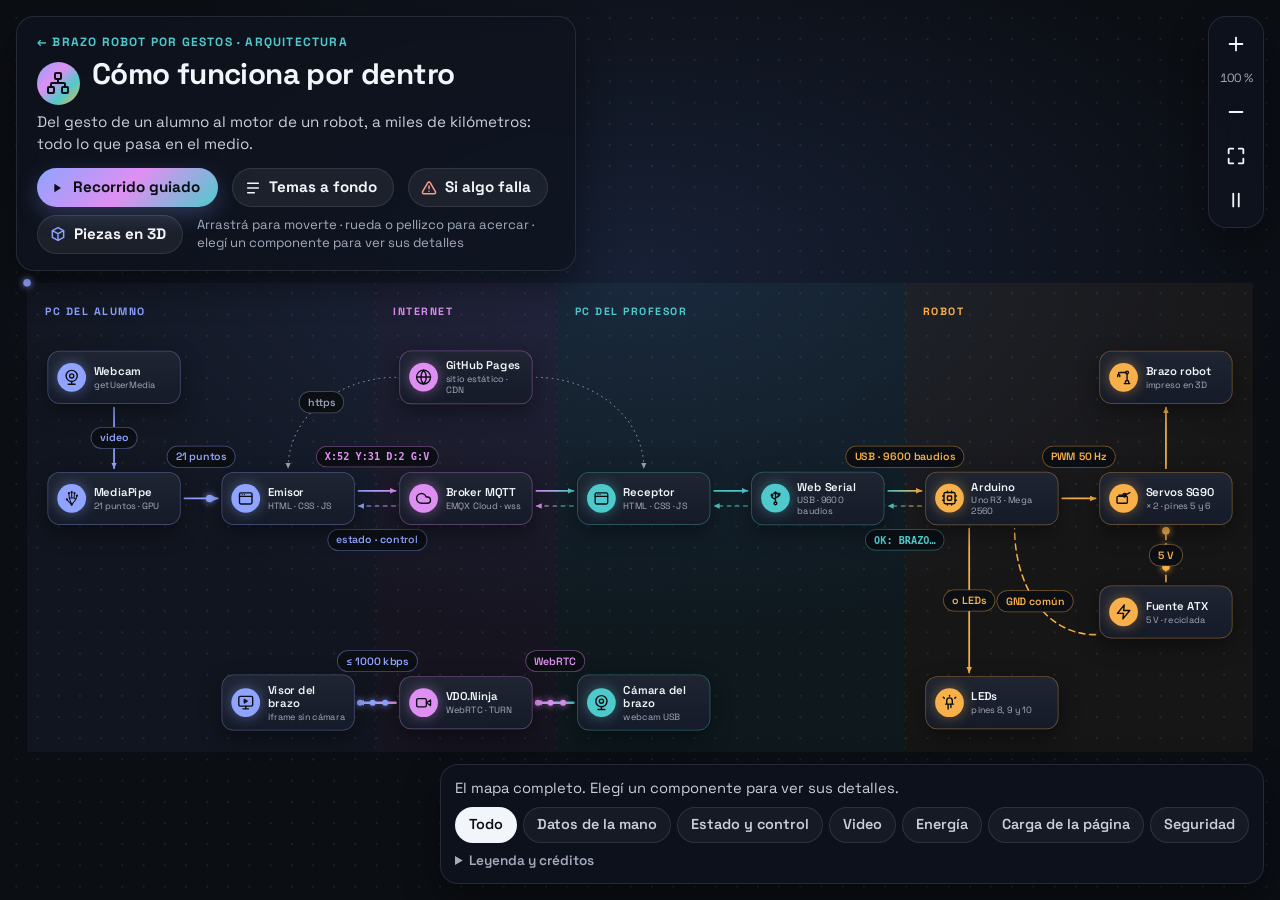
==== commit 317294da: "Infografía: escenarios de falla, simulador del mensaje y banco 3D a tamaño real Fase 5 - "Si algo fa" ====
--- a/arquitectura.html
+++ b/arquitectura.html
@@ -12,6 +12,16 @@
   <link rel="stylesheet" href="https://fonts.googleapis.com/css2?family=Space+Grotesk:wght@400..700&display=swap" />
   <link rel="stylesheet" href="css/app.css" />
   <link rel="stylesheet" href="css/arquitectura.css" />
+  <!-- three.js para el banco 3D, con versión fija (r187). El importmap solo dice de dónde sale: js/arquitectura-3d.js
+       lo descarga recién cuando alguien abre el banco -->
+  <script type="importmap">
+    {
+      "imports": {
+        "three": "https://cdn.jsdelivr.net/npm/three@0.187.0/build/three.module.js",
+        "three/addons/": "https://cdn.jsdelivr.net/npm/three@0.187.0/examples/jsm/"
+      }
+    }
+  </script>
 </head>
 <body class="arch-body">
   <main class="arch-app" id="archApp">
@@ -37,11 +47,21 @@
       <div class="arch-header-row">
         <button type="button" class="arch-tour-start" id="archTourStart">
           <svg viewBox="0 0 24 24" aria-hidden="true"><path d="M8 5.5v13l10-6.5z" /></svg>
-          Recorrido guiado
+          <span class="label-long">Recorrido guiado</span><span class="label-short">Recorrido</span>
         </button>
         <button type="button" class="arch-topics-start" id="archTopicsStart" aria-controls="archTopics">
           <svg viewBox="0 0 24 24" aria-hidden="true"><path d="M4 5h16M4 12h16M4 19h10" /></svg>
-          Temas a fondo
+          <span class="label-long">Temas a fondo</span><span class="label-short">Temas</span>
+        </button>
+        <!-- Escenarios de falla: abre la tarjeta de abajo con la lista para elegir -->
+        <button type="button" class="arch-topics-start arch-fail-start" id="archFailStart">
+          <svg viewBox="0 0 24 24" aria-hidden="true"><path d="M10.3 3.9 2.4 17.6A2 2 0 0 0 4.1 20.6h15.8a2 2 0 0 0 1.7-3L13.7 3.9a2 2 0 0 0-3.4 0ZM12 9v4M12 17h.01" /></svg>
+          <span class="label-long">Si algo falla</span><span class="label-short">Fallas</span>
+        </button>
+        <!-- Banco de trabajo 3D: las piezas a tamaño real (three.js se descarga al abrirlo) -->
+        <button type="button" class="arch-topics-start arch-bench-start" id="archBenchStart" aria-haspopup="dialog">
+          <svg viewBox="0 0 24 24" aria-hidden="true"><path d="M12 2.5 3.5 7v10l8.5 4.5 8.5-4.5V7zM3.5 7 12 11.5 20.5 7M12 11.5v10" /></svg>
+          <span class="label-long">Piezas en 3D</span><span class="label-short">3D</span>
         </button>
         <p class="arch-hint">
           <span class="arch-hint-long">Arrastrá para moverte · rueda o pellizco para acercar · elegí un componente para ver sus detalles</span>
@@ -100,7 +120,8 @@
       <div class="arch-panel-body" id="archPanelBody"></div>
     </aside>
 
-    <!-- Recorrido guiado: reemplaza a la barra de capas mientras está activo -->
+    <!-- Recorrido guiado y escenarios de falla: la misma tarjeta, que reemplaza a la barra de capas mientras está activa.
+         En los escenarios suma el momento de cada paso (archTourTime) y el menú para elegir la falla (archScenarioList) -->
     <section class="arch-overlay arch-tour" id="archTour" aria-labelledby="archTourTitle" hidden>
       <div class="arch-tour-top">
         <p class="arch-tour-step" id="archTourStep"></p>
@@ -109,9 +130,12 @@
         </button>
       </div>
       <ol class="arch-tour-progress" id="archTourProgress" aria-hidden="true"></ol>
+      <p class="arch-tour-time" id="archTourTime" hidden></p>
       <h2 id="archTourTitle" tabindex="-1"></h2>
       <p class="arch-tour-text" id="archTourText" aria-live="polite"></p>
-      <div class="arch-tour-actions">
+      <ul class="arch-scenario-list" id="archScenarioList" hidden></ul>
+      <div class="arch-tour-extra" id="archTourExtra" hidden></div>
+      <div class="arch-tour-actions" id="archTourActions">
         <button type="button" class="arch-tour-button" id="archTourPrev">← Anterior</button>
         <button type="button" class="arch-tour-button is-primary" id="archTourNext">Siguiente →</button>
       </div>
@@ -128,6 +152,49 @@
       <div class="arch-topics-tabs" id="archTopicsTabs" role="tablist" aria-label="Temas"></div>
       <div class="arch-topics-body" id="archTopicsBody"></div>
     </section>
+
+    <!-- Banco de trabajo 3D: las piezas del robot a tamaño real (1 unidad = 1 mm). Lo arma js/arquitectura-3d.js -->
+    <dialog class="arch-bench" id="archBench" aria-labelledby="benchTitle" aria-describedby="benchLead">
+      <div class="bench-canvas" id="benchCanvas" tabindex="0"
+           aria-label="Vista 3D del banco de trabajo. Arrastrá para girar; con el foco acá, las flechas desplazan la vista."></div>
+      <p class="bench-status" id="benchStatus" role="status" hidden></p>
+
+      <header class="bench-panel bench-header">
+        <div class="bench-heading">
+          <p class="bench-eyebrow">Banco de trabajo 3D</p>
+          <!-- autofocus: al abrir, el foco va al título (no al lienzo, que mostraría un contorno en toda la pantalla) -->
+          <h2 id="benchTitle" tabindex="-1" autofocus>Las piezas, a tamaño real</h2>
+          <p class="bench-lead" id="benchLead">Todo a la misma escala: así se ve cuánto mide cada cosa al lado de las demás. Cada cuadrado de la mesa mide 1 cm. Arrastrá para girar y usá la rueda o pellizcá para acercar.</p>
+        </div>
+        <button type="button" class="arch-panel-close" id="benchClose" aria-label="Cerrar el banco 3D" title="Cerrar (Esc)">
+          <svg viewBox="0 0 24 24" aria-hidden="true"><path d="M6 6l12 12M18 6 6 18" /></svg>
+        </button>
+        <div class="bench-toolbar" role="toolbar" aria-label="Opciones del banco">
+          <div class="bench-segmented" role="group" aria-label="Placa">
+            <button type="button" data-board="uno" aria-pressed="true">Uno R3</button>
+            <button type="button" data-board="mega" aria-pressed="false">Mega 2560</button>
+          </div>
+          <button type="button" class="bench-toggle" id="benchExplode" aria-pressed="false">Vista explotada</button>
+          <button type="button" class="bench-toggle" id="benchFit">Encuadrar</button>
+        </div>
+      </header>
+
+      <aside class="bench-panel bench-info" aria-labelledby="benchPieceTitle">
+        <section class="bench-arm" aria-label="Mover el brazo">
+          <p class="bench-arm-title">Brazo: <output id="benchArmAngle">90°</output> · <span id="benchArmState">quieto</span></p>
+          <div class="bench-arm-buttons">
+            <button type="button" data-direction="-1" aria-pressed="false">← Mano cerrada</button>
+            <button type="button" data-direction="0" aria-pressed="true">Quieto</button>
+            <button type="button" data-direction="1" aria-pressed="false">Mano abierta →</button>
+          </div>
+        </section>
+        <h3 id="benchPieceTitle" class="bench-piece-title"></h3>
+        <div class="bench-piece-body" id="benchPieceBody" aria-live="polite"></div>
+        <p class="bench-pieces-label">Piezas</p>
+        <ul class="bench-pieces" id="benchPieceList"></ul>
+        <p class="bench-credits">Placa: derivada del CAD oficial de Arduino (CC-BY-SA 4.0) · three.js r187 (MIT)</p>
+      </aside>
+    </dialog>
 
     <div class="arch-tooltip" id="archTooltip" role="tooltip" hidden></div>
 
--- a/css/arquitectura.css
+++ b/css/arquitectura.css
@@ -328,8 +328,9 @@
   line-height: 1.4;
 }
 
-/* La ayuda corta es la del celular */
-.arch-hint-short {
+/* La ayuda corta y las etiquetas cortas de los botones son las del celular */
+.arch-hint-short,
+.label-short {
   display: none;
 }
 
@@ -418,6 +419,16 @@
   font-size: 0.95rem;
 }
 
+/* En el panel de un componente, "Verlo en 3D" y "Para profundizar" van uno debajo del otro */
+.arch-panel-body > .arch-topic-link {
+  display: block;
+  text-align: left;
+}
+
+.arch-panel-body > .arch-bench-link + .arch-topic-link {
+  margin-top: 4px;
+}
+
 .arch-caption-link {
   padding: 0;
   font-size: inherit;
@@ -1160,6 +1171,734 @@
 }
 
 .arch-tour-button:focus-visible {
+  outline: 2px solid var(--link);
+  outline-offset: 2px;
+}
+
+/* ---------- Escenarios de falla ---------- */
+
+/* Rojo de "falla": solo en las marcas de corte, siempre con la ✕ (no depende solo del color) */
+.arch-app {
+  --fail: #ff6b6b;
+  --fail-soft: #ff9b8f;
+}
+
+.arch-fail-start svg {
+  color: var(--fail-soft);
+}
+
+/* Momento del paso: "t = 3 s", "Al volver"… */
+.arch-tour-time {
+  display: inline-block;
+  margin-top: 12px;
+  padding: 2px 10px;
+  border-radius: 999px;
+  background: rgba(255, 107, 107, 0.14);
+  color: var(--fail-soft);
+  font-size: 0.85rem;
+  font-weight: 700;
+  font-variant-numeric: tabular-nums;
+}
+
+.arch-tour-time:not([hidden]) + h2 {
+  margin-top: 6px;
+}
+
+/* Menú de escenarios dentro de la tarjeta */
+.arch-scenario-list {
+  display: grid;
+  grid-template-columns: repeat(2, minmax(0, 1fr));
+  gap: 8px;
+  max-height: 46vh;
+  margin-top: 12px;
+  padding: 2px;
+  overflow-y: auto;
+  list-style: none;
+  overscroll-behavior: contain;
+}
+
+.arch-scenario-option,
+.scenario-card {
+  display: flex;
+  flex-direction: column;
+  gap: 2px;
+  width: 100%;
+  height: 100%;
+  padding: 10px 12px;
+  border: 1px solid var(--glass-border);
+  border-radius: 12px;
+  background: rgba(255, 255, 255, 0.04);
+  color: var(--text-muted);
+  font: inherit;
+  font-size: 0.82rem;
+  line-height: 1.4;
+  text-align: left;
+  cursor: pointer;
+  transition: border-color 0.15s, background 0.15s;
+}
+
+.arch-scenario-option strong,
+.scenario-card strong {
+  color: var(--text-strong);
+  font-size: 0.92rem;
+  font-weight: 650;
+}
+
+.arch-scenario-option:hover,
+.scenario-card:hover {
+  border-color: color-mix(in srgb, var(--fail-soft) 60%, transparent);
+  background: rgba(255, 255, 255, 0.08);
+}
+
+.arch-scenario-option:focus-visible,
+.scenario-card:focus-visible {
+  outline: 2px solid var(--link);
+  outline-offset: 2px;
+}
+
+.arch-tour-extra .arch-topic-link {
+  margin-top: 6px;
+  padding: 4px 0 0;
+}
+
+/* Enlace a un escenario desde el panel de un componente */
+.arch-scenario-link {
+  display: block;
+  margin-top: 10px;
+  padding: 0;
+  border: 0;
+  background: none;
+  color: var(--link);
+  font: inherit;
+  font-size: 0.92rem;
+  font-weight: 700;
+  text-align: left;
+  cursor: pointer;
+}
+
+.arch-scenario-link:hover {
+  text-decoration: underline;
+}
+
+.arch-scenario-link:focus-visible {
+  outline: 2px solid var(--link);
+  outline-offset: 2px;
+}
+
+/* Línea cortada: roja, punteada y con una ✕ en el medio */
+.arch-edge-group.is-broken .arch-edge {
+  stroke: var(--fail);
+  stroke-dasharray: 3 7;
+}
+
+.arch-label.is-broken {
+  opacity: 0.55;
+  text-decoration: line-through;
+}
+
+.arch-break circle {
+  fill: #2a1013;
+  stroke: var(--fail);
+  stroke-width: 2;
+}
+
+.arch-break path {
+  fill: none;
+  stroke: var(--fail-soft);
+  stroke-width: 2.5;
+  stroke-linecap: round;
+}
+
+/* Componente caído: apagado, con borde rojo y una ✕ en la esquina */
+.arch-node-item.is-down .arch-node {
+  border-color: var(--fail);
+  box-shadow: 0 0 0 2px var(--fail);
+}
+
+.arch-node-item.is-down .arch-node-icon,
+.arch-node-item.is-down .arch-node-text {
+  opacity: 0.55;
+  filter: grayscale(1);
+}
+
+.arch-node-item.is-down::after {
+  content: "✕";
+  position: absolute;
+  top: -9px;
+  right: -9px;
+  display: grid;
+  place-items: center;
+  width: 22px;
+  height: 22px;
+  border-radius: 50%;
+  background: var(--fail);
+  color: #1a0b0d;
+  font-size: 12px;
+  font-weight: 800;
+}
+
+/* Durante un escenario no viajan paquetes: con líneas cortadas, el flujo normal confundiría */
+.arch-world.is-scenario .arch-packet {
+  display: none;
+}
+
+/* Lista de escenarios en la pestaña Seguridad */
+.scenario-cards {
+  display: grid;
+  grid-template-columns: repeat(2, minmax(0, 1fr));
+  gap: 8px;
+  margin-top: 12px;
+  list-style: none;
+}
+
+.scenario-card-link {
+  margin-top: 4px;
+  color: var(--link);
+  font-weight: 700;
+}
+
+/* ---------- Simulador del mensaje (tema "El mensaje") ---------- */
+
+.msg-builder {
+  display: grid;
+  gap: 10px;
+  margin-top: 12px;
+  padding: 14px;
+  border: 1px solid var(--glass-border);
+  border-radius: 14px;
+  background: rgba(255, 255, 255, 0.03);
+}
+
+.msg-check {
+  display: flex;
+  align-items: center;
+  gap: 8px;
+  color: var(--text-strong);
+  font-weight: 600;
+  cursor: pointer;
+}
+
+.msg-check input {
+  width: 18px;
+  height: 18px;
+  accent-color: #8fa3ff;
+}
+
+.msg-field,
+.msg-line {
+  display: grid;
+  grid-template-columns: 64px minmax(0, 1fr) 3ch;
+  align-items: center;
+  gap: 12px;
+}
+
+.msg-line {
+  grid-template-columns: 64px minmax(0, 1fr);
+  margin-top: 12px;
+}
+
+.msg-field-label {
+  color: var(--text-soft);
+  font-size: 0.9rem;
+  font-weight: 600;
+}
+
+.msg-range {
+  width: 100%;
+  accent-color: #8fa3ff;
+}
+
+.msg-field-value {
+  color: var(--text-strong);
+  font-variant-numeric: tabular-nums;
+  text-align: right;
+}
+
+.msg-select {
+  grid-column: 2 / 4;
+  padding: 6px 10px;
+  border: 1px solid var(--glass-border);
+  border-radius: 10px;
+  background: #0e131e;
+  color: var(--text-strong);
+  font: inherit;
+}
+
+.msg-builder :disabled {
+  opacity: 0.45;
+  cursor: not-allowed;
+}
+
+.msg-text {
+  width: 100%;
+  padding: 10px 12px;
+  border: 1px solid var(--glass-border);
+  border-radius: 10px;
+  background: #0b0e13;
+  color: #c5d0ff;
+  font-family: ui-monospace, "Cascadia Code", Consolas, monospace;
+  font-size: 1.05rem;
+}
+
+.msg-select:focus-visible,
+.msg-text:focus-visible,
+.msg-range:focus-visible,
+.msg-example:focus-visible {
+  outline: 2px solid var(--link);
+  outline-offset: 2px;
+}
+
+.msg-examples {
+  display: flex;
+  flex-wrap: wrap;
+  align-items: center;
+  gap: 6px;
+  margin-top: 10px;
+}
+
+.msg-examples-label {
+  margin-right: 2px;
+  color: var(--text-muted);
+  font-size: 0.82rem;
+}
+
+.msg-example {
+  padding: 4px 10px;
+  border: 1px solid var(--glass-border);
+  border-radius: 999px;
+  background: rgba(255, 255, 255, 0.04);
+  color: var(--text-soft);
+  font: inherit;
+  font-size: 0.82rem;
+  cursor: pointer;
+}
+
+.msg-example:hover {
+  background: rgba(255, 255, 255, 0.1);
+}
+
+.msg-results {
+  display: grid;
+  gap: 8px;
+  margin-top: 12px;
+}
+
+.msg-result {
+  padding: 10px 12px;
+  border: 1px solid var(--glass-border);
+  border-left-width: 4px;
+  border-radius: 12px;
+  background: rgba(255, 255, 255, 0.03);
+}
+
+.msg-result.is-ok {
+  border-left-color: #4fcacc;
+}
+
+.msg-result.is-rejected {
+  border-left-color: var(--fail);
+}
+
+.msg-result-title {
+  display: flex;
+  flex-wrap: wrap;
+  align-items: baseline;
+  justify-content: space-between;
+  gap: 4px 8px;
+  color: var(--text-strong);
+  font-size: 0.9rem;
+}
+
+.msg-badge {
+  font-size: 0.82rem;
+  font-weight: 700;
+}
+
+.msg-result.is-ok .msg-badge {
+  color: #4fcacc;
+}
+
+.msg-result.is-rejected .msg-badge {
+  color: var(--fail-soft);
+}
+
+.msg-result-text {
+  margin-top: 4px;
+  color: var(--text-soft);
+  font-size: 0.9rem;
+  line-height: 1.45;
+}
+
+/* ---------- Banco de trabajo 3D (js/arquitectura-3d.js) ---------- */
+
+.arch-bench-start svg {
+  color: #8fa3ff;
+}
+
+/* El diálogo ocupa toda la pantalla; el lienzo 3D va detrás de los paneles */
+.arch-bench {
+  position: fixed;
+  inset: 0;
+  width: 100%;
+  max-width: none;
+  height: 100%;
+  max-height: none;
+  margin: 0;
+  padding: 0;
+  overflow: hidden;
+  border: 0;
+  background: #07090d;
+  color: var(--text-soft);
+}
+
+.arch-bench::backdrop {
+  background: rgba(0, 0, 0, 0.6);
+}
+
+.bench-canvas {
+  position: absolute;
+  inset: 0;
+  cursor: grab;
+}
+
+.bench-canvas:active {
+  cursor: grabbing;
+}
+
+.bench-canvas:focus-visible {
+  outline: 2px solid var(--link);
+  outline-offset: -4px;
+}
+
+.bench-canvas canvas {
+  display: block;
+  width: 100%;
+  height: 100%;
+}
+
+.bench-status {
+  position: absolute;
+  top: 50%;
+  left: 50%;
+  max-width: min(440px, calc(100% - 32px));
+  padding: 14px 18px;
+  border: 1px solid var(--glass-border);
+  border-radius: 14px;
+  background: var(--glass-solid);
+  color: var(--text-strong);
+  text-align: center;
+  transform: translate(-50%, -50%);
+}
+
+.bench-status.is-error {
+  border-color: color-mix(in srgb, var(--fail) 60%, transparent);
+}
+
+.bench-panel {
+  position: absolute;
+  border: 1px solid var(--glass-border);
+  border-radius: 18px;
+  background: var(--glass);
+  box-shadow: 0 14px 36px rgba(0, 0, 0, 0.4);
+  backdrop-filter: blur(12px);
+}
+
+.bench-header {
+  top: 16px;
+  left: 16px;
+  display: grid;
+  grid-template-columns: minmax(0, 1fr) auto;
+  gap: 4px 12px;
+  width: min(560px, calc(100% - 32px - 360px));
+  padding: 14px 14px 14px 20px;
+}
+
+.bench-eyebrow {
+  color: var(--link);
+  font-size: 0.75rem;
+  font-weight: 700;
+  letter-spacing: 0.1em;
+  text-transform: uppercase;
+}
+
+.bench-header h2:focus {
+  outline: none;
+}
+
+.bench-header h2 {
+  margin-top: 2px;
+  color: var(--text-strong);
+  font-size: 1.45rem;
+  line-height: 1.2;
+}
+
+.bench-lead {
+  margin-top: 6px;
+  font-size: 0.92rem;
+  line-height: 1.45;
+}
+
+.bench-toolbar {
+  display: flex;
+  flex-wrap: wrap;
+  grid-column: 1 / -1;
+  gap: 8px;
+  margin-top: 10px;
+}
+
+.bench-segmented {
+  display: inline-flex;
+  padding: 3px;
+  border: 1px solid var(--glass-border);
+  border-radius: 999px;
+}
+
+.bench-segmented button,
+.bench-toggle,
+.bench-arm-buttons button {
+  padding: 6px 14px;
+  border: 1px solid var(--glass-border);
+  border-radius: 999px;
+  background: rgba(255, 255, 255, 0.05);
+  color: var(--text-strong);
+  font: inherit;
+  font-size: 0.85rem;
+  font-weight: 600;
+  cursor: pointer;
+}
+
+.bench-segmented button {
+  border-color: transparent;
+  background: transparent;
+}
+
+.bench-segmented button[aria-pressed="true"],
+.bench-toggle[aria-pressed="true"],
+.bench-arm-buttons button[aria-pressed="true"] {
+  border-color: transparent;
+  background: var(--text-strong);
+  color: #0b0e13;
+}
+
+.bench-segmented button:hover:not([aria-pressed="true"]),
+.bench-toggle:hover:not([aria-pressed="true"]),
+.bench-arm-buttons button:hover:not([aria-pressed="true"]) {
+  background: rgba(255, 255, 255, 0.12);
+}
+
+.bench-segmented button:focus-visible,
+.bench-toggle:focus-visible,
+.bench-arm-buttons button:focus-visible,
+.bench-piece:focus-visible,
+.bench-link:focus-visible {
+  outline: 2px solid var(--link);
+  outline-offset: 2px;
+}
+
+/* Ficha de la pieza y lista: a la derecha en escritorio */
+.bench-info {
+  top: 16px;
+  right: 16px;
+  bottom: 16px;
+  width: 340px;
+  padding: 16px 18px;
+  overflow-y: auto;
+  overscroll-behavior: contain;
+}
+
+.bench-arm {
+  padding: 10px 12px;
+  border: 1px solid var(--glass-border);
+  border-radius: 14px;
+  background: rgba(255, 255, 255, 0.03);
+}
+
+.bench-arm-title {
+  color: var(--text-soft);
+  font-size: 0.88rem;
+}
+
+.bench-arm-title output {
+  color: var(--text-strong);
+  font-weight: 700;
+  font-variant-numeric: tabular-nums;
+}
+
+.bench-arm-buttons {
+  display: flex;
+  flex-wrap: wrap;
+  gap: 6px;
+  margin-top: 8px;
+}
+
+.bench-arm-buttons button {
+  padding: 5px 10px;
+  font-size: 0.8rem;
+}
+
+.bench-piece-title {
+  margin-top: 16px;
+  color: var(--text-strong);
+  font-size: 1.15rem;
+  line-height: 1.25;
+}
+
+.bench-hint,
+.bench-note,
+.bench-source {
+  margin-top: 6px;
+  font-size: 0.88rem;
+  line-height: 1.45;
+}
+
+.bench-note,
+.bench-source {
+  color: var(--text-muted);
+  font-size: 0.8rem;
+}
+
+.bench-part {
+  display: flex;
+  flex-direction: column;
+  gap: 2px;
+  margin-top: 8px;
+  padding: 8px 10px;
+  border-left: 3px solid var(--link);
+  border-radius: 8px;
+  background: rgba(79, 202, 204, 0.08);
+  font-size: 0.85rem;
+}
+
+.bench-part strong {
+  color: var(--text-strong);
+}
+
+.bench-facts {
+  display: grid;
+  gap: 6px;
+  margin-top: 10px;
+}
+
+.bench-facts div {
+  display: grid;
+  grid-template-columns: 112px minmax(0, 1fr);
+  gap: 10px;
+  font-size: 0.86rem;
+  line-height: 1.4;
+}
+
+.bench-facts dt {
+  color: var(--text-muted);
+}
+
+.bench-facts dd {
+  color: var(--text-strong);
+}
+
+.bench-link {
+  display: inline-block;
+  margin-top: 8px;
+  color: var(--link);
+  font-size: 0.88rem;
+  font-weight: 700;
+}
+
+.bench-pieces-label {
+  margin-top: 18px;
+  color: var(--text-strong);
+  font-size: 0.78rem;
+  font-weight: 700;
+  letter-spacing: 0.08em;
+  text-transform: uppercase;
+}
+
+.bench-pieces {
+  display: flex;
+  flex-wrap: wrap;
+  gap: 6px;
+  margin-top: 8px;
+  list-style: none;
+}
+
+.bench-piece {
+  padding: 5px 11px;
+  border: 1px solid var(--glass-border);
+  border-radius: 999px;
+  background: rgba(255, 255, 255, 0.04);
+  color: var(--text-soft);
+  font: inherit;
+  font-size: 0.82rem;
+  cursor: pointer;
+}
+
+.bench-piece:hover {
+  background: rgba(255, 255, 255, 0.1);
+}
+
+.bench-piece[aria-pressed="true"] {
+  border-color: var(--link);
+  color: var(--text-strong);
+}
+
+.bench-credits {
+  margin-top: 16px;
+  color: var(--text-muted);
+  font-size: 0.74rem;
+  line-height: 1.4;
+}
+
+/* Hasta que three.js termina de cargar, los controles quedan atenuados */
+.arch-bench:not(.is-ready) .bench-toolbar,
+.arch-bench:not(.is-ready) .bench-arm,
+.arch-bench:not(.is-ready) .bench-pieces {
+  opacity: 0.45;
+  pointer-events: none;
+}
+
+/* Llamada al banco 3D desde la pestaña Hardware y desde el panel de un componente */
+.bench-callout {
+  display: flex;
+  align-items: center;
+  gap: 14px;
+  width: 100%;
+  margin-top: 4px;
+  padding: 14px 16px;
+  border: 1.5px solid transparent;
+  border-radius: 14px;
+  background:
+    linear-gradient(#111724, #111724) padding-box,
+    linear-gradient(90deg, #8fa3ff, #df8ff2, #4fcacc, #f7b04a) border-box;
+  color: var(--text-soft);
+  font: inherit;
+  text-align: left;
+  cursor: pointer;
+}
+
+.bench-callout svg {
+  flex: none;
+  width: 30px;
+  height: 30px;
+  fill: none;
+  stroke: #8fa3ff;
+  stroke-width: 1.8;
+  stroke-linejoin: round;
+}
+
+.bench-callout strong {
+  display: block;
+  color: var(--text-strong);
+  font-size: 1rem;
+}
+
+.bench-callout span {
+  font-size: 0.86rem;
+}
+
+.bench-callout:hover {
+  filter: brightness(1.1);
+}
+
+.bench-callout:focus-visible {
   outline: 2px solid var(--link);
   outline-offset: 2px;
 }
@@ -1564,11 +2303,13 @@
   }
 
   .arch-lead,
-  .arch-hint-long {
+  .arch-hint-long,
+  .label-long {
     display: none;
   }
 
-  .arch-hint-short {
+  .arch-hint-short,
+  .label-short {
     display: inline;
   }
 
@@ -1721,6 +2462,67 @@
     display: block;
   }
 
+  .arch-scenario-list,
+  .scenario-cards {
+    grid-template-columns: 1fr;
+  }
+
+  .arch-scenario-list {
+    max-height: 44vh;
+  }
+
+  .msg-field {
+    grid-template-columns: 52px minmax(0, 1fr) 3ch;
+    gap: 10px;
+  }
+
+  .msg-line {
+    grid-template-columns: 1fr;
+    gap: 6px;
+  }
+
+  /* Banco 3D en el celular: encabezado compacto arriba y la ficha como hoja abajo */
+  .bench-header {
+    top: 10px;
+    right: 10px;
+    left: 10px;
+    width: auto;
+    padding: 10px 8px 10px 14px;
+  }
+
+  .bench-header h2 {
+    font-size: 1.1rem;
+  }
+
+  .bench-lead {
+    display: none;
+  }
+
+  .bench-toolbar {
+    gap: 6px;
+    margin-top: 6px;
+  }
+
+  .bench-segmented button,
+  .bench-toggle {
+    padding: 5px 10px;
+    font-size: 0.8rem;
+  }
+
+  .bench-info {
+    top: auto;
+    right: 10px;
+    bottom: 10px;
+    left: 10px;
+    width: auto;
+    max-height: 38vh;
+    padding: 12px 14px;
+  }
+
+  .bench-piece-title {
+    margin-top: 12px;
+  }
+
   .dot-tick.is-minor {
     display: none;
   }
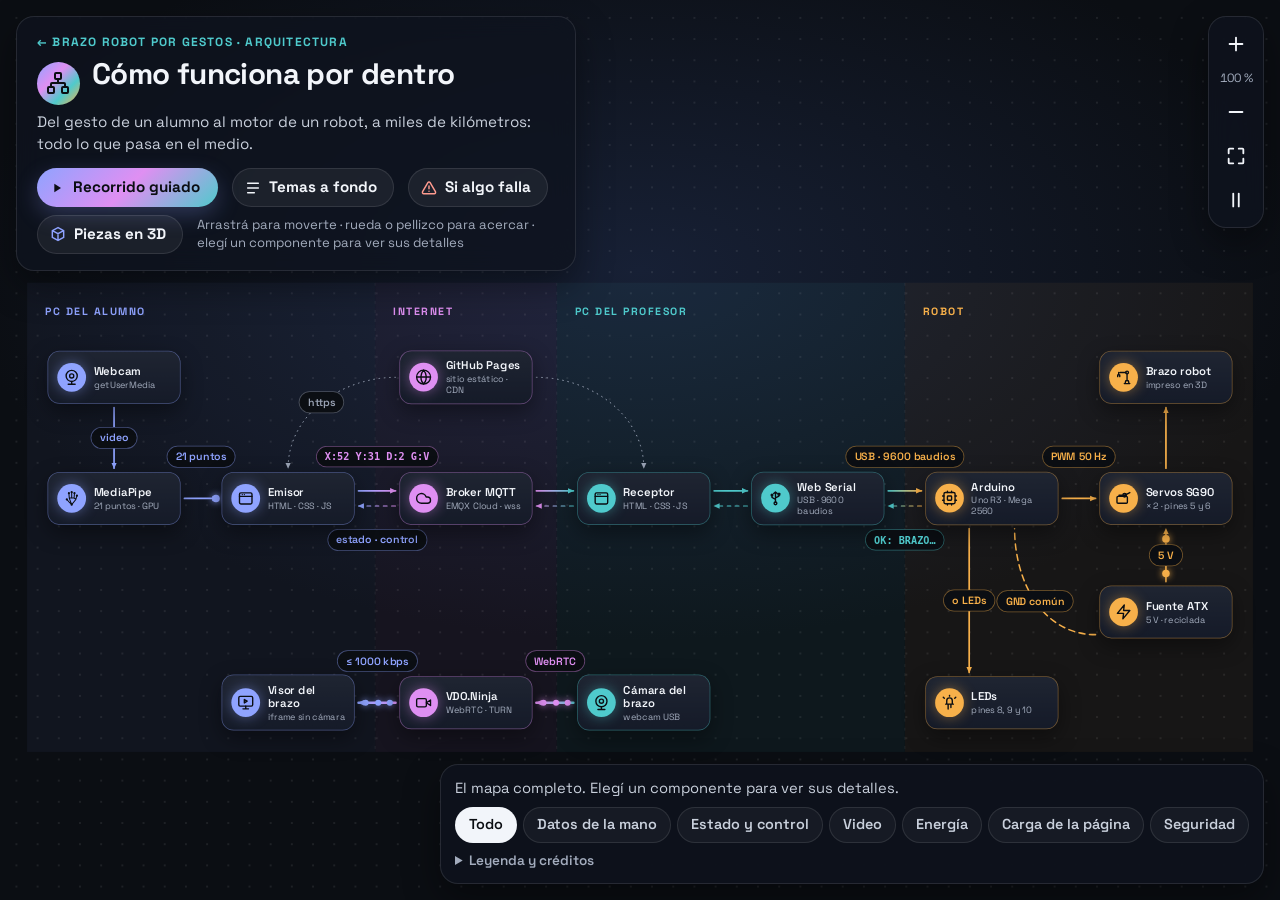
==== commit 7be6c544: "Capturas en el README, vista previa para redes y miniaturas en la portada - README: sección «Así se " ====
--- a/arquitectura.html
+++ b/arquitectura.html
@@ -6,6 +6,18 @@
   <meta name="description" content="Infografía interactiva de la arquitectura del brazo robot por gestos: hardware, Web Serial, MediaPipe, MQTT y video en vivo" />
   <title>Cómo funciona por dentro · Brazo robot por gestos</title>
   <link rel="icon" href="data:," />
+  <!-- Vista previa al compartir el enlace (LinkedIn, WhatsApp, etc.): la imagen sale de tools/vista-previa.mjs.
+       Las redes necesitan la dirección completa de la página y de la imagen -->
+  <meta property="og:type" content="website" />
+  <meta property="og:site_name" content="Brazo robot por gestos" />
+  <meta property="og:title" content="Cómo funciona por dentro · Brazo robot por gestos" />
+  <meta property="og:description" content="Infografía interactiva de la arquitectura del brazo robot por gestos: hardware, Web Serial, MediaPipe, MQTT y video en vivo" />
+  <meta property="og:url" content="https://luabfr.github.io/brazo-robot-por-gestos/arquitectura.html" />
+  <meta property="og:image" content="https://luabfr.github.io/brazo-robot-por-gestos/assets/vista-previa.jpg" />
+  <meta property="og:image:width" content="1200" />
+  <meta property="og:image:height" content="630" />
+  <meta property="og:image:alt" content="Brazo robot por gestos: la cámara del alumno con los puntos de sus manos y el brazo robot del profesor en vivo, unidos por MQTT" />
+  <meta name="twitter:card" content="summary_large_image" />
   <!-- Tipografía del sitio: Space Grotesk (Google Fonts), grotesca de aire técnico y muy legible -->
   <link rel="preconnect" href="https://fonts.googleapis.com" />
   <link rel="preconnect" href="https://fonts.gstatic.com" crossorigin />
--- a/css/app.css
+++ b/css/app.css
@@ -1708,6 +1708,31 @@
   background: var(--card);
 }
 
+/* Miniatura de la página: una captura con datos de ejemplo (tools/capturas.mjs), de lo que entra en la pantalla */
+.role-shot {
+  display: block;
+  overflow: hidden;
+  aspect-ratio: 16 / 10;
+  border: 1px solid var(--border);
+  border-radius: 10px;
+  background: var(--card);
+  box-shadow: 0 4px 14px rgba(20, 30, 60, 0.08);
+}
+
+.role-shot img {
+  display: block;
+  width: 100%;
+  height: 100%;
+  object-fit: cover;
+  object-position: top;
+  transform-origin: top;
+  transition: transform 0.3s ease;
+}
+
+.role-card:hover .role-shot img {
+  transform: scale(1.03);
+}
+
 .role-head {
   display: flex;
   align-items: center;
@@ -2174,7 +2199,7 @@
 /* ---------- Pantallas medianas y chicas ---------- */
 
 /* La versión local baja debajo de la remota, separada por la línea punteada en horizontal.
-   Como queda a todo el ancho, su tarjeta se acomoda en una fila: ícono y título, texto y enlace */
+   Como queda a todo el ancho, su miniatura va a la izquierda y el título, el texto y el enlace a su lado */
 @media (max-width: 1000px) {
   .roles {
     grid-template-columns: 1fr;
@@ -2187,16 +2212,17 @@
     border-left: 0;
   }
 
+  /* La última fila se estira: el enlace (con margin-top: auto) queda abajo, alineado con el pie de la miniatura */
   .role-card.zone-local {
     display: grid;
-    grid-template-columns: auto minmax(0, 1fr) auto;
-    align-items: center;
+    grid-template-columns: minmax(0, 260px) minmax(0, 1fr);
+    grid-template-rows: auto auto 1fr;
+    align-items: start;
     column-gap: 24px;
   }
 
-  .role-card.zone-local .role-link {
-    margin-top: 0;
-    padding-top: 0;
+  .role-card.zone-local .role-shot {
+    grid-row: 1 / -1;
   }
 }
 
@@ -2420,6 +2446,14 @@
     transform: none;
   }
 
+  .role-shot img {
+    transition: none;
+  }
+
+  .role-card:hover .role-shot img {
+    transform: none;
+  }
+
   /* Sin animación el paquete queda oculto (opacidad 0): las flechas ya indican el sentido */
   .flow-link::before {
     animation: none;
--- a/css/arquitectura.css
+++ b/css/arquitectura.css
@@ -1529,6 +1529,245 @@
   line-height: 1.45;
 }
 
+/* ---------- «Así se ve»: capturas de las páginas reales (js/arquitectura-capturas.js) ---------- */
+
+.shot-list {
+  display: grid;
+  gap: 18px;
+}
+
+/* Marcas en ámbar: se distinguen sobre las páginas claras de las capturas y sobre el fondo oscuro */
+.shot {
+  --shot-accent: #f7b04a;
+}
+
+.shot-frame {
+  position: relative;
+  overflow: hidden;
+  border: 1px solid var(--glass-border);
+  border-radius: 12px;
+  background: #0b0e13;
+  cursor: zoom-in;
+}
+
+.shot-large .shot-frame {
+  cursor: default;
+}
+
+.shot-frame img {
+  display: block;
+  width: 100%;
+  height: 100%;
+}
+
+.shot-marker {
+  position: absolute;
+  display: grid;
+  place-items: center;
+  width: 22px;
+  height: 22px;
+  border-radius: 50%;
+  background: var(--shot-accent);
+  box-shadow: 0 0 0 2px #0b0e13, 0 2px 8px rgba(0, 0, 0, 0.45);
+  color: #1a1206;
+  font-size: 0.75rem;
+  font-weight: 800;
+  transform: translate(-50%, -50%);
+  transition: transform 0.15s;
+}
+
+/* En la esquina de un elemento, la marca queda casi toda por fuera (sobre el margen) para no tapar el texto */
+.shot-marker.is-corner {
+  transform: translate(-55%, -55%);
+}
+
+.shot-marker.is-corner.is-active {
+  transform: translate(-55%, -55%) scale(1.2);
+}
+
+.shot-large .shot-marker {
+  width: 28px;
+  height: 28px;
+  font-size: 0.9rem;
+}
+
+.shot-outline {
+  position: absolute;
+  border: 2px solid var(--shot-accent);
+  border-radius: 8px;
+  background: rgba(247, 176, 74, 0.12);
+  opacity: 0;
+  transition: opacity 0.15s;
+  pointer-events: none;
+}
+
+.shot-outline.is-active {
+  opacity: 1;
+}
+
+.shot-marker.is-active {
+  transform: translate(-50%, -50%) scale(1.2);
+}
+
+.shot-caption {
+  margin-top: 6px;
+  color: var(--text-muted);
+  font-size: 0.78rem;
+}
+
+.shot-caption strong {
+  color: var(--text-strong);
+  font-weight: 650;
+}
+
+.shot-notes {
+  display: grid;
+  gap: 6px;
+  margin-top: 8px;
+  list-style: none;
+}
+
+.shot-notes li {
+  display: flex;
+  gap: 8px;
+  align-items: flex-start;
+  padding: 4px 6px;
+  border-radius: 8px;
+  color: var(--text-soft);
+  font-size: 0.86rem;
+  line-height: 1.4;
+}
+
+.shot-notes li.is-active {
+  background: rgba(247, 176, 74, 0.12);
+}
+
+.shot-number {
+  display: grid;
+  flex: none;
+  place-items: center;
+  width: 20px;
+  height: 20px;
+  border-radius: 50%;
+  background: var(--shot-accent);
+  color: #1a1206;
+  font-size: 0.72rem;
+  font-weight: 800;
+}
+
+.shot-actions {
+  display: flex;
+  flex-wrap: wrap;
+  gap: 6px;
+  margin-top: 8px;
+}
+
+.shot-action {
+  padding: 5px 12px;
+  border: 1px solid var(--glass-border);
+  border-radius: 999px;
+  background: rgba(255, 255, 255, 0.05);
+  color: var(--text-strong);
+  font: inherit;
+  font-size: 0.8rem;
+  font-weight: 600;
+  cursor: pointer;
+}
+
+.shot-action:hover {
+  background: rgba(255, 255, 255, 0.12);
+}
+
+.shot-action:focus-visible {
+  outline: 2px solid var(--link);
+  outline-offset: 2px;
+}
+
+@media (prefers-reduced-motion: reduce) {
+  .shot-marker,
+  .shot-outline {
+    transition: none;
+  }
+}
+
+/* Visor ampliado: la captura grande y, al costado (o abajo en el celular), las explicaciones */
+.shot-dialog {
+  width: min(1180px, calc(100% - 32px));
+  max-width: none;
+  max-height: calc(100% - 32px);
+  margin: auto;
+  padding: 0;
+  overflow: auto;
+  border: 1px solid var(--glass-border);
+  border-radius: 18px;
+  background: #0e131e;
+  color: var(--text-soft);
+  overscroll-behavior: contain;
+}
+
+.shot-dialog::backdrop {
+  background: rgba(3, 5, 9, 0.78);
+}
+
+.shot-dialog-header {
+  position: sticky;
+  top: 0;
+  z-index: 1;
+  display: flex;
+  align-items: center;
+  justify-content: space-between;
+  padding: 10px 10px 10px 20px;
+  border-bottom: 1px solid var(--glass-border);
+  background: #0e131e;
+}
+
+.shot-dialog-title {
+  color: var(--text-strong);
+  font-size: 1.15rem;
+}
+
+.shot-dialog-title:focus {
+  outline: none;
+}
+
+.shot-dialog-body {
+  padding: 16px 20px 20px;
+}
+
+.shot-large {
+  display: grid;
+  grid-template-columns: minmax(0, 1fr) 300px;
+  /* La fila del título no crece: la lista queda pegada debajo de él, aunque la imagen sea alta */
+  grid-template-rows: auto 1fr;
+  gap: 8px 20px;
+  align-items: start;
+}
+
+.shot-large .shot-frame {
+  grid-row: 1 / 3;
+}
+
+.shot-large .shot-caption {
+  margin-top: 0;
+}
+
+.shot-large .shot-notes {
+  margin-top: 0;
+}
+
+.shot-large .shot-notes li {
+  font-size: 0.95rem;
+}
+
+/* Página completa (sin explicaciones al costado) */
+.shot-large:not(:has(.shot-notes)) {
+  grid-template-columns: 1fr;
+}
+
+.shot-large:not(:has(.shot-notes)) .shot-frame {
+  grid-row: auto;
+}
+
 /* ---------- Banco de trabajo 3D (js/arquitectura-3d.js) ---------- */
 
 .arch-bench-start svg {
@@ -2481,6 +2720,24 @@
     gap: 6px;
   }
 
+  /* Captura ampliada en el celular: la imagen arriba y las explicaciones debajo */
+  .shot-large {
+    grid-template-columns: 1fr;
+  }
+
+  .shot-large .shot-frame {
+    grid-row: auto;
+  }
+
+  .shot-dialog {
+    width: calc(100% - 16px);
+    max-height: calc(100% - 16px);
+  }
+
+  .shot-dialog-body {
+    padding: 12px;
+  }
+
   /* Banco 3D en el celular: encabezado compacto arriba y la ficha como hoja abajo */
   .bench-header {
     top: 10px;
